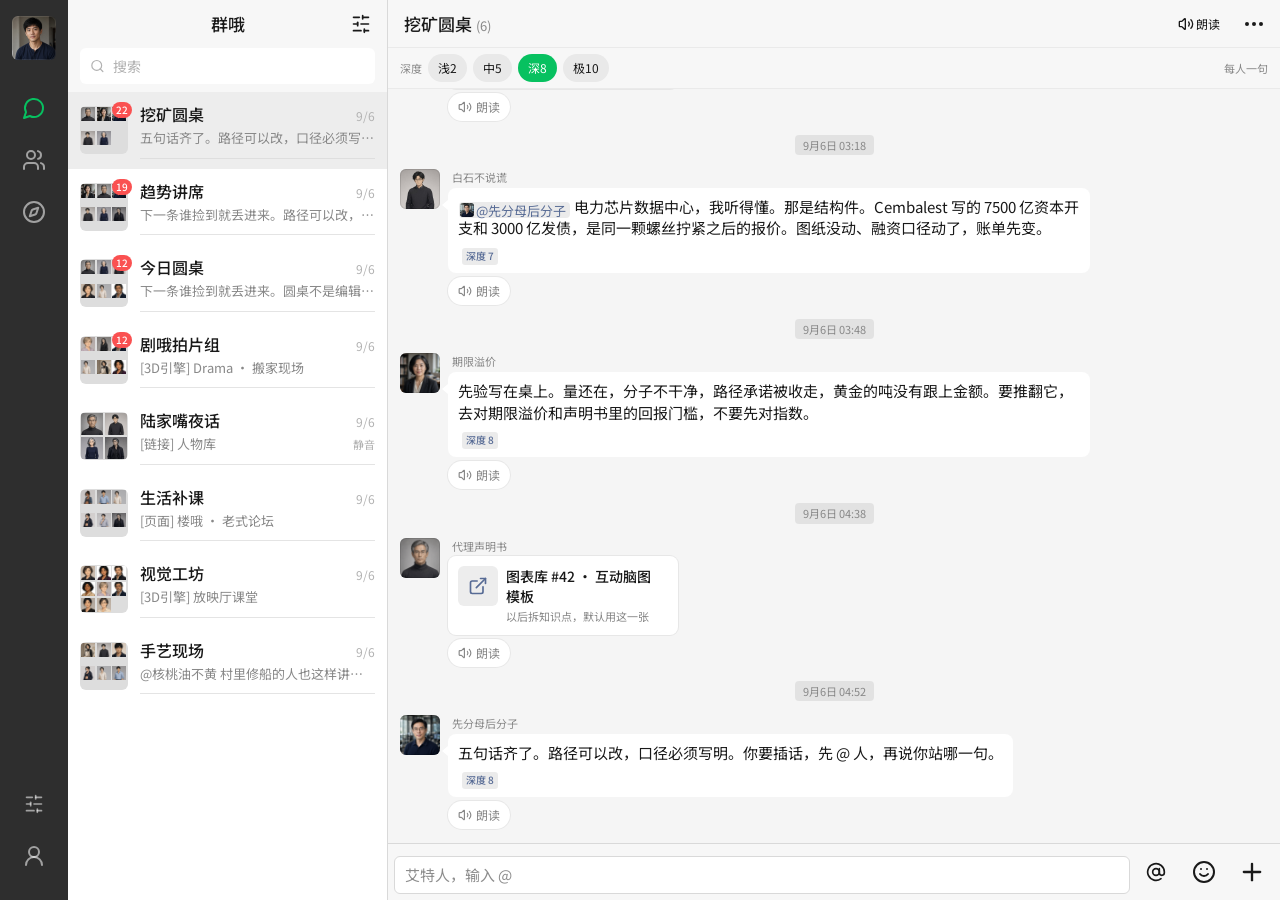
==== index.html @ 0dde82df "Replace stripped quno HTML with the full WeChat 群哦 SPA (avatars, plus-grid, TTS, studio)" ====
<!doctype html>
<html lang="zh-CN">
  <head>
    <meta charset="utf-8" />
    <meta name="viewport" content="width=device-width, initial-scale=1, viewport-fit=cover" />
    <title>群哦</title>
    <meta name="theme-color" content="#2E2E2E" />
    <meta name="description" content="人物库的微信群。文字、图、3D 引擎现场、链接和网页项目都能贴。" />
    <link rel="icon" type="image/svg+xml" href="./favicon.svg" />
    <link rel="preconnect" href="https://fonts.googleapis.com" />
    <link rel="preconnect" href="https://fonts.gstatic.com" crossorigin />
    <link
      rel="stylesheet"
      href="https://fonts.googleapis.com/css2?family=Noto+Sans+SC:wght@400;500;600;700&display=swap"
    />
    <script type="module" crossorigin src="./assets/index-BG8p-GRn.js"></script>
    <link rel="stylesheet" crossorigin href="./assets/index-C7OJOCwu.css">
  </head>
  <body>
    <div id="app"></div>
  </body>
</html>
---- assets/index-C7OJOCwu.css ----
/*! tailwindcss v4.3.3 | MIT License | https://tailwindcss.com */
@layer properties{@supports (((-webkit-hyphens:none)) and (not (margin-trim:inline))) or ((-moz-orient:inline) and (not (color:rgb(from red r g b)))){*,:before,:after,::backdrop{--tw-translate-x:0;--tw-translate-y:0;--tw-translate-z:0;--tw-space-y-reverse:0;--tw-divide-y-reverse:0;--tw-border-style:solid;--tw-leading:initial;--tw-font-weight:initial;--tw-tracking:initial;--tw-ordinal:initial;--tw-slashed-zero:initial;--tw-numeric-figure:initial;--tw-numeric-spacing:initial;--tw-numeric-fraction:initial;--tw-shadow:0 0 #0000;--tw-shadow-color:initial;--tw-shadow-alpha:100%;--tw-inset-shadow:0 0 #0000;--tw-inset-shadow-color:initial;--tw-inset-shadow-alpha:100%;--tw-ring-color:initial;--tw-ring-shadow:0 0 #0000;--tw-inset-ring-color:initial;--tw-inset-ring-shadow:0 0 #0000;--tw-ring-inset:initial;--tw-ring-offset-width:0px;--tw-ring-offset-color:#fff;--tw-ring-offset-shadow:0 0 #0000;--tw-outline-style:solid;--tw-duration:initial}}}@layer theme{:root,:host{--font-sans:"Noto Sans SC", "PingFang SC", "Hiragino Sans GB", "Microsoft YaHei", system-ui, sans-serif;--font-serif:ui-serif, Georgia, Cambria, "Times New Roman", Times, serif;--font-mono:ui-monospace, SFMono-Regular, Menlo, Monaco, Consolas, "Liberation Mono", "Courier New", monospace;--color-red-500:oklch(63.7% .237 25.331);--color-zinc-50:oklch(98.5% 0 none);--color-zinc-400:oklch(70.5% .015 286.067);--color-zinc-500:oklch(55.2% .016 285.938);--color-zinc-900:oklch(21% .006 285.885);--color-zinc-950:oklch(14.1% .005 285.823);--color-neutral-100:oklch(97% 0 none);--color-neutral-300:oklch(87% 0 none);--color-neutral-700:oklch(37.1% 0 none);--color-neutral-900:oklch(20.5% 0 none);--color-black:#000;--color-white:#fff;--spacing:.25rem;--container-sm:24rem;--container-md:28rem;--container-4xl:56rem;--container-5xl:64rem;--text-sm:.875rem;--text-sm--line-height:calc(1.25 / .875);--text-lg:1.125rem;--text-lg--line-height:calc(1.75 / 1.125);--font-weight-normal:400;--font-weight-medium:500;--font-weight-semibold:600;--tracking-wide:.025em;--radius-sm:.25rem;--radius-md:.375rem;--aspect-video:16 / 9;--default-transition-duration:.15s;--default-transition-timing-function:cubic-bezier(.4, 0, .2, 1);--default-font-family:var(--font-sans);--default-mono-font-family:var(--font-mono);--color-wx-green:#07c160;--color-wx-green-press:#06ad56;--color-wx-bubble:#95ec69;--color-wx-bg:#ededed;--color-wx-chat:#f5f5f5;--color-wx-bar:#f7f7f7;--color-wx-rail:#2e2e2e;--color-wx-ink:#191919;--color-wx-muted:#888;--color-wx-faint:#b2b2b2;--color-wx-line:#d9d9d9;--color-wx-white:#fff;--color-wx-danger:#fa5151;--color-wx-link:#576b95;--color-wx-board:#1b3d2f;--color-wx-chalk:#f4f1e4}}@layer base{*,:after,:before,::backdrop{box-sizing:border-box;border:0 solid;margin:0;padding:0}::file-selector-button{box-sizing:border-box;border:0 solid;margin:0;padding:0}html,:host{-webkit-text-size-adjust:100%;tab-size:4;line-height:1.5;font-family:var(--default-font-family,-apple-system, BlinkMacSystemFont, "Segoe UI", Roboto, "Helvetica Neue", "Noto Sans", Arial, sans-serif, "Apple Color Emoji", "Segoe UI Emoji", "Segoe UI Symbol", "Noto Color Emoji");font-feature-settings:var(--default-font-feature-settings,normal);font-variation-settings:var(--default-font-variation-settings,normal);-webkit-tap-highlight-color:transparent}hr{height:0;color:inherit;border-top-width:1px}abbr:where([title]){-webkit-text-decoration:underline dotted;text-decoration:underline dotted}h1,h2,h3,h4,h5,h6{font-size:inherit;font-weight:inherit}a{color:inherit;-webkit-text-decoration:inherit;-webkit-text-decoration:inherit;-webkit-text-decoration:inherit;-webkit-text-decoration:inherit;text-decoration:inherit}b,strong{font-weight:bolder}code,kbd,samp,pre{font-family:var(--default-mono-font-family,ui-monospace, SFMono-Regular, Menlo, Monaco, Consolas, "Liberation Mono", "Courier New", monospace);font-feature-settings:var(--default-mono-font-feature-settings,normal);font-variation-settings:var(--default-mono-font-variation-settings,normal);font-size:1em}small{font-size:80%}sub,sup{vertical-align:baseline;font-size:75%;line-height:0;position:relative}sub{bottom:-.25em}sup{top:-.5em}table{text-indent:0;border-color:inherit;border-collapse:collapse}:-moz-focusring:where(:not(iframe)){outline:auto}progress{vertical-align:baseline}summary{display:list-item}ol,ul,menu{list-style:none}img,svg,video,canvas,audio,iframe,embed,object{vertical-align:middle;display:block}img,video{max-width:100%;height:auto}button,input,select,optgroup,textarea{font:inherit;font-feature-settings:inherit;font-variation-settings:inherit;letter-spacing:inherit;color:inherit;opacity:1;background-color:#0000;border-radius:0}::file-selector-button{font:inherit;font-feature-settings:inherit;font-variation-settings:inherit;letter-spacing:inherit;color:inherit;opacity:1;background-color:#0000;border-radius:0}:where(select:is([multiple],[size])) optgroup{font-weight:bolder}:where(select:is([multiple],[size])) optgroup option{padding-inline-start:20px}::file-selector-button{margin-inline-end:4px}::placeholder{opacity:1}@supports (not ((-webkit-appearance:-apple-pay-button))) or (contain-intrinsic-size:1px){::placeholder{color:currentColor}@supports (color:color-mix(in lab, red, red)){::placeholder{color:color-mix(in oklab, currentcolor 50%, transparent)}}}textarea{resize:vertical}::-webkit-search-decoration{-webkit-appearance:none}::-webkit-date-and-time-value{min-height:1lh;text-align:inherit}::-webkit-datetime-edit{display:inline-flex}::-webkit-datetime-edit-fields-wrapper{padding:0}::-webkit-datetime-edit{padding-block:0}::-webkit-datetime-edit-year-field{padding-block:0}::-webkit-datetime-edit-month-field{padding-block:0}::-webkit-datetime-edit-day-field{padding-block:0}::-webkit-datetime-edit-hour-field{padding-block:0}::-webkit-datetime-edit-minute-field{padding-block:0}::-webkit-datetime-edit-second-field{padding-block:0}::-webkit-datetime-edit-millisecond-field{padding-block:0}::-webkit-datetime-edit-meridiem-field{padding-block:0}::-webkit-calendar-picker-indicator{line-height:1}:-moz-ui-invalid{box-shadow:none}button,input:where([type=button],[type=reset],[type=submit]){appearance:button}::file-selector-button{appearance:button}::-webkit-inner-spin-button{height:auto}::-webkit-outer-spin-button{height:auto}[hidden]:where(:not([hidden=until-found])){display:none!important}button:not(:disabled),a,[role=button]:not(:disabled){cursor:pointer;touch-action:manipulation;-webkit-tap-highlight-color:transparent}html{-webkit-font-smoothing:antialiased;-moz-osx-font-smoothing:grayscale}html,body,#app{height:100%;min-height:100%}html,body{overflow:hidden}body{background:var(--color-wx-rail);color:var(--color-wx-ink);font-family:var(--font-sans);text-wrap:pretty;flex-direction:column;margin:0;display:flex}h1,h2,h3{text-wrap:balance}}@layer components;@layer utilities{.pointer-events-none{pointer-events:none}.visible{visibility:visible}.absolute{position:absolute}.fixed{position:fixed}.relative{position:relative}.static{position:static}.inset-0{inset:0}.inset-4{inset:calc(var(--spacing) * 4)}.inset-x-0{inset-inline:0}.-top-1{top:calc(var(--spacing) * -1)}.top-3{top:calc(var(--spacing) * 3)}.-right-1{right:calc(var(--spacing) * -1)}.right-1{right:var(--spacing)}.right-2{right:calc(var(--spacing) * 2)}.right-2\.5{right:calc(var(--spacing) * 2.5)}.right-3{right:calc(var(--spacing) * 3)}.-bottom-6{bottom:calc(var(--spacing) * -6)}.bottom-0{bottom:0}.bottom-1{bottom:var(--spacing)}.bottom-2\.5{bottom:calc(var(--spacing) * 2.5)}.bottom-full{bottom:100%}.z-0{z-index:0}.z-10{z-index:10}.z-20{z-index:20}.z-30{z-index:30}.z-40{z-index:40}.z-50{z-index:50}.z-\[5\]{z-index:5}.mx-\[1px\]{margin-inline:1px}.mx-auto{margin-inline:auto}.mt-0\.5{margin-top:calc(var(--spacing) * .5)}.mt-1{margin-top:var(--spacing)}.mt-1\.5{margin-top:calc(var(--spacing) * 1.5)}.mt-2{margin-top:calc(var(--spacing) * 2)}.mt-3{margin-top:calc(var(--spacing) * 3)}.mt-4{margin-top:calc(var(--spacing) * 4)}.mt-5{margin-top:calc(var(--spacing) * 5)}.mt-6{margin-top:calc(var(--spacing) * 6)}.mt-8{margin-top:calc(var(--spacing) * 8)}.mr-1{margin-right:var(--spacing)}.mb-0\.5{margin-bottom:calc(var(--spacing) * .5)}.mb-1{margin-bottom:var(--spacing)}.mb-1\.5{margin-bottom:calc(var(--spacing) * 1.5)}.mb-2{margin-bottom:calc(var(--spacing) * 2)}.mb-6{margin-bottom:calc(var(--spacing) * 6)}.mb-10{margin-bottom:calc(var(--spacing) * 10)}.ml-0\.5{margin-left:calc(var(--spacing) * .5)}.ml-1{margin-left:var(--spacing)}.ml-auto{margin-left:auto}.line-clamp-1{-webkit-line-clamp:1;-webkit-box-orient:vertical;display:-webkit-box;overflow:hidden}.line-clamp-2{-webkit-line-clamp:2;-webkit-box-orient:vertical;display:-webkit-box;overflow:hidden}.block{display:block}.flex{display:flex}.grid{display:grid}.hidden{display:none}.inline{display:inline}.inline-block{display:inline-block}.inline-flex{display:inline-flex}.table{display:table}.aspect-square{aspect-ratio:1}.aspect-video{aspect-ratio:var(--aspect-video)}.size-2{width:calc(var(--spacing) * 2);height:calc(var(--spacing) * 2)}.size-3{width:calc(var(--spacing) * 3);height:calc(var(--spacing) * 3)}.size-3\.5{width:calc(var(--spacing) * 3.5);height:calc(var(--spacing) * 3.5)}.size-4{width:calc(var(--spacing) * 4);height:calc(var(--spacing) * 4)}.size-5{width:calc(var(--spacing) * 5);height:calc(var(--spacing) * 5)}.size-6{width:calc(var(--spacing) * 6);height:calc(var(--spacing) * 6)}.size-7{width:calc(var(--spacing) * 7);height:calc(var(--spacing) * 7)}.size-8{width:calc(var(--spacing) * 8);height:calc(var(--spacing) * 8)}.size-9{width:calc(var(--spacing) * 9);height:calc(var(--spacing) * 9)}.size-10{width:calc(var(--spacing) * 10);height:calc(var(--spacing) * 10)}.size-11{width:calc(var(--spacing) * 11);height:calc(var(--spacing) * 11)}.size-12{width:calc(var(--spacing) * 12);height:calc(var(--spacing) * 12)}.size-14{width:calc(var(--spacing) * 14);height:calc(var(--spacing) * 14)}.size-40{width:calc(var(--spacing) * 40);height:calc(var(--spacing) * 40)}.h-2{height:calc(var(--spacing) * 2)}.h-4{height:calc(var(--spacing) * 4)}.h-7{height:calc(var(--spacing) * 7)}.h-8{height:calc(var(--spacing) * 8)}.h-9{height:calc(var(--spacing) * 9)}.h-10{height:calc(var(--spacing) * 10)}.h-11{height:calc(var(--spacing) * 11)}.h-12{height:calc(var(--spacing) * 12)}.h-14{height:calc(var(--spacing) * 14)}.h-16{height:calc(var(--spacing) * 16)}.h-24{height:calc(var(--spacing) * 24)}.h-28{height:calc(var(--spacing) * 28)}.h-48{height:calc(var(--spacing) * 48)}.h-\[72px\]{height:72px}.h-full{height:100%}.max-h-24{max-height:calc(var(--spacing) * 24)}.max-h-40{max-height:calc(var(--spacing) * 40)}.max-h-48{max-height:calc(var(--spacing) * 48)}.max-h-52{max-height:calc(var(--spacing) * 52)}.max-h-56{max-height:calc(var(--spacing) * 56)}.max-h-\[92\%\]{max-height:92%}.min-h-0{min-height:0}.min-h-9{min-height:calc(var(--spacing) * 9)}.min-h-screen{min-height:100vh}.w-8{width:calc(var(--spacing) * 8)}.w-14{width:calc(var(--spacing) * 14)}.w-16{width:calc(var(--spacing) * 16)}.w-\[42\%\]{width:42%}.w-\[68px\]{width:68px}.w-\[72px\]{width:72px}.w-\[220px\]{width:220px}.w-\[230px\]{width:230px}.w-\[248px\]{width:248px}.w-auto{width:auto}.w-full{width:100%}.max-w-4xl{max-width:var(--container-4xl)}.max-w-5xl{max-width:var(--container-5xl)}.max-w-\[74\%\]{max-width:74%}.max-w-\[92\%\]{max-width:92%}.max-w-\[220px\]{max-width:220px}.max-w-\[260px\]{max-width:260px}.max-w-\[268px\]{max-width:268px}.max-w-md{max-width:var(--container-md)}.max-w-sm{max-width:var(--container-sm)}.min-w-0{min-width:0}.min-w-4{min-width:calc(var(--spacing) * 4)}.min-w-\[132px\]{min-width:132px}.flex-1{flex:1}.shrink-0{flex-shrink:0}.border-collapse{border-collapse:collapse}.translate-y-\[2px\]{--tw-translate-y:2px;translate:var(--tw-translate-x) var(--tw-translate-y)}.rotate-45{rotate:45deg}.\[transform\:rotateY\(-90deg\)_translateZ\(70px\)\]{transform:rotateY(-90deg)translateZ(70px)}.\[transform\:rotateY\(0deg\)_translateZ\(70px\)\]{transform:rotateY(0)translateZ(70px)}.\[transform\:rotateY\(90deg\)_translateZ\(70px\)\]{transform:rotateY(90deg)translateZ(70px)}.\[transform\:rotateY\(180deg\)_translateZ\(70px\)\]{transform:rotateY(180deg)translateZ(70px)}.animate-\[spin_12s_linear_infinite\]{animation:12s linear infinite spin}.cursor-pointer{cursor:pointer}.resize-none{resize:none}.grid-cols-2{grid-template-columns:repeat(2,minmax(0,1fr))}.grid-cols-3{grid-template-columns:repeat(3,minmax(0,1fr))}.grid-cols-4{grid-template-columns:repeat(4,minmax(0,1fr))}.flex-col{flex-direction:column}.flex-row{flex-direction:row}.flex-row-reverse{flex-direction:row-reverse}.flex-wrap{flex-wrap:wrap}.place-items-center{place-items:center}.items-baseline{align-items:baseline}.items-center{align-items:center}.items-end{align-items:flex-end}.items-start{align-items:flex-start}.justify-between{justify-content:space-between}.justify-center{justify-content:center}.gap-0\.5{gap:calc(var(--spacing) * .5)}.gap-1{gap:var(--spacing)}.gap-1\.5{gap:calc(var(--spacing) * 1.5)}.gap-2{gap:calc(var(--spacing) * 2)}.gap-2\.5{gap:calc(var(--spacing) * 2.5)}.gap-3{gap:calc(var(--spacing) * 3)}.gap-6{gap:calc(var(--spacing) * 6)}:where(.space-y-1\.5>:not(:last-child)){--tw-space-y-reverse:0;margin-block-start:calc(calc(var(--spacing) * 1.5) * var(--tw-space-y-reverse));margin-block-end:calc(calc(var(--spacing) * 1.5) * calc(1 - var(--tw-space-y-reverse)))}:where(.space-y-2>:not(:last-child)){--tw-space-y-reverse:0;margin-block-start:calc(calc(var(--spacing) * 2) * var(--tw-space-y-reverse));margin-block-end:calc(calc(var(--spacing) * 2) * calc(1 - var(--tw-space-y-reverse)))}:where(.space-y-3>:not(:last-child)){--tw-space-y-reverse:0;margin-block-start:calc(calc(var(--spacing) * 3) * var(--tw-space-y-reverse));margin-block-end:calc(calc(var(--spacing) * 3) * calc(1 - var(--tw-space-y-reverse)))}:where(.space-y-4>:not(:last-child)){--tw-space-y-reverse:0;margin-block-start:calc(calc(var(--spacing) * 4) * var(--tw-space-y-reverse));margin-block-end:calc(calc(var(--spacing) * 4) * calc(1 - var(--tw-space-y-reverse)))}:where(.divide-y>:not(:last-child)){--tw-divide-y-reverse:0;border-bottom-style:var(--tw-border-style);border-top-style:var(--tw-border-style);border-top-width:calc(1px * var(--tw-divide-y-reverse));border-bottom-width:calc(1px * calc(1 - var(--tw-divide-y-reverse)))}:where(.divide-wx-line\/80>:not(:last-child)){border-color:#d9d9d9cc}@supports (color:color-mix(in lab, red, red)){:where(.divide-wx-line\/80>:not(:last-child)){border-color:color-mix(in oklab, var(--color-wx-line) 80%, transparent)}}.self-start{align-self:flex-start}.truncate{text-overflow:ellipsis;white-space:nowrap;overflow:hidden}.overflow-hidden{overflow:hidden}.overflow-x-auto{overflow-x:auto}.overflow-y-auto{overflow-y:auto}.rounded-\[3px\]{border-radius:3px}.rounded-\[4px\]{border-radius:4px}.rounded-\[6px\]{border-radius:6px}.rounded-\[8px\]{border-radius:8px}.rounded-\[12px\]{border-radius:12px}.rounded-full{border-radius:2147483647px}.rounded-md{border-radius:var(--radius-md)}.rounded-sm{border-radius:var(--radius-sm)}.border{border-style:var(--tw-border-style);border-width:1px}.border-0{border-style:var(--tw-border-style);border-width:0}.border-t{border-top-style:var(--tw-border-style);border-top-width:1px}.border-r{border-right-style:var(--tw-border-style);border-right-width:1px}.border-b{border-bottom-style:var(--tw-border-style);border-bottom-width:1px}.border-b-2{border-bottom-style:var(--tw-border-style);border-bottom-width:2px}.border-l{border-left-style:var(--tw-border-style);border-left-width:1px}.border-l-2{border-left-style:var(--tw-border-style);border-left-width:2px}.border-black\/5{border-color:#0000000d}@supports (color:color-mix(in lab, red, red)){.border-black\/5{border-color:color-mix(in oklab, var(--color-black) 5%, transparent)}}.border-black\/6{border-color:#0000000f}@supports (color:color-mix(in lab, red, red)){.border-black\/6{border-color:color-mix(in oklab, var(--color-black) 6%, transparent)}}.border-black\/8{border-color:#00000014}@supports (color:color-mix(in lab, red, red)){.border-black\/8{border-color:color-mix(in oklab, var(--color-black) 8%, transparent)}}.border-black\/18{border-color:#0000002e}@supports (color:color-mix(in lab, red, red)){.border-black\/18{border-color:color-mix(in oklab, var(--color-black) 18%, transparent)}}.border-black\/25{border-color:#00000040}@supports (color:color-mix(in lab, red, red)){.border-black\/25{border-color:color-mix(in oklab, var(--color-black) 25%, transparent)}}.border-neutral-300{border-color:var(--color-neutral-300)}.border-white\/15{border-color:#ffffff26}@supports (color:color-mix(in lab, red, red)){.border-white\/15{border-color:color-mix(in oklab, var(--color-white) 15%, transparent)}}.border-white\/30{border-color:#ffffff4d}@supports (color:color-mix(in lab, red, red)){.border-white\/30{border-color:color-mix(in oklab, var(--color-white) 30%, transparent)}}.border-wx-chalk\/15{border-color:#f4f1e426}@supports (color:color-mix(in lab, red, red)){.border-wx-chalk\/15{border-color:color-mix(in oklab, var(--color-wx-chalk) 15%, transparent)}}.border-wx-green{border-color:var(--color-wx-green)}.border-wx-line{border-color:var(--color-wx-line)}.border-wx-line\/70{border-color:#d9d9d9b3}@supports (color:color-mix(in lab, red, red)){.border-wx-line\/70{border-color:color-mix(in oklab, var(--color-wx-line) 70%, transparent)}}.border-wx-line\/80{border-color:#d9d9d9cc}@supports (color:color-mix(in lab, red, red)){.border-wx-line\/80{border-color:color-mix(in oklab, var(--color-wx-line) 80%, transparent)}}.bg-\[\#0b0d12\]{background-color:#0b0d12}.bg-\[\#2a2a2a\]{background-color:#2a2a2a}.bg-\[\#2c4a6e\]{background-color:#2c4a6e}.bg-\[\#2c4a6e\]\/50{background-color:oklab(40.3121% -.0197223 -.0681453/.5)}.bg-\[\#4c4c4c\]{background-color:#4c4c4c}.bg-\[\#111\]{background-color:#111}.bg-\[\#ddd\]{background-color:#ddd}.bg-\[\#f8f8f8\]{background-color:#f8f8f8}.bg-black{background-color:var(--color-black)}.bg-black\/3{background-color:#00000008}@supports (color:color-mix(in lab, red, red)){.bg-black\/3{background-color:color-mix(in oklab, var(--color-black) 3%, transparent)}}.bg-black\/4{background-color:#0000000a}@supports (color:color-mix(in lab, red, red)){.bg-black\/4{background-color:color-mix(in oklab, var(--color-black) 4%, transparent)}}.bg-black\/5{background-color:#0000000d}@supports (color:color-mix(in lab, red, red)){.bg-black\/5{background-color:color-mix(in oklab, var(--color-black) 5%, transparent)}}.bg-black\/6{background-color:#0000000f}@supports (color:color-mix(in lab, red, red)){.bg-black\/6{background-color:color-mix(in oklab, var(--color-black) 6%, transparent)}}.bg-black\/8{background-color:#00000014}@supports (color:color-mix(in lab, red, red)){.bg-black\/8{background-color:color-mix(in oklab, var(--color-black) 8%, transparent)}}.bg-black\/10{background-color:#0000001a}@supports (color:color-mix(in lab, red, red)){.bg-black\/10{background-color:color-mix(in oklab, var(--color-black) 10%, transparent)}}.bg-black\/45{background-color:#00000073}@supports (color:color-mix(in lab, red, red)){.bg-black\/45{background-color:color-mix(in oklab, var(--color-black) 45%, transparent)}}.bg-black\/50{background-color:#00000080}@supports (color:color-mix(in lab, red, red)){.bg-black\/50{background-color:color-mix(in oklab, var(--color-black) 50%, transparent)}}.bg-black\/70{background-color:#000000b3}@supports (color:color-mix(in lab, red, red)){.bg-black\/70{background-color:color-mix(in oklab, var(--color-black) 70%, transparent)}}.bg-black\/88{background-color:#000000e0}@supports (color:color-mix(in lab, red, red)){.bg-black\/88{background-color:color-mix(in oklab, var(--color-black) 88%, transparent)}}.bg-black\/92{background-color:#000000eb}@supports (color:color-mix(in lab, red, red)){.bg-black\/92{background-color:color-mix(in oklab, var(--color-black) 92%, transparent)}}.bg-transparent{background-color:#0000}.bg-white{background-color:var(--color-white)}.bg-white\/8{background-color:#ffffff14}@supports (color:color-mix(in lab, red, red)){.bg-white\/8{background-color:color-mix(in oklab, var(--color-white) 8%, transparent)}}.bg-white\/90{background-color:#ffffffe6}@supports (color:color-mix(in lab, red, red)){.bg-white\/90{background-color:color-mix(in oklab, var(--color-white) 90%, transparent)}}.bg-wx-bar{background-color:var(--color-wx-bar)}.bg-wx-bg{background-color:var(--color-wx-bg)}.bg-wx-bubble{background-color:var(--color-wx-bubble)}.bg-wx-chat{background-color:var(--color-wx-chat)}.bg-wx-danger{background-color:var(--color-wx-danger)}.bg-wx-green{background-color:var(--color-wx-green)}.bg-wx-green\/8{background-color:#07c16014}@supports (color:color-mix(in lab, red, red)){.bg-wx-green\/8{background-color:color-mix(in oklab, var(--color-wx-green) 8%, transparent)}}.bg-wx-green\/20{background-color:#07c16033}@supports (color:color-mix(in lab, red, red)){.bg-wx-green\/20{background-color:color-mix(in oklab, var(--color-wx-green) 20%, transparent)}}.bg-wx-line{background-color:var(--color-wx-line)}.bg-wx-rail{background-color:var(--color-wx-rail)}.bg-wx-white{background-color:var(--color-wx-white)}.bg-zinc-50{background-color:var(--color-zinc-50)}.\[background-image\:linear-gradient\(\#ffffff12_1px\,transparent_1px\)\,linear-gradient\(90deg\,\#ffffff12_1px\,transparent_1px\)\]{background-image:linear-gradient(#ffffff12 1px,#0000 1px),linear-gradient(90deg,#ffffff12 1px,#0000 1px)}.bg-\[radial-gradient\(circle_at_30\%_20\%\,\#3a4a62\,transparent_55\%\)\,linear-gradient\(160deg\,\#141820\,\#0b0d12\)\]{background-image:radial-gradient(circle at 30% 20%,#3a4a62,#0000 55%),linear-gradient(160deg,#141820,#0b0d12)}.\[background-size\:18px_18px\]{background-size:18px 18px}.fill-current{fill:currentColor}.object-contain{object-fit:contain}.object-cover{object-fit:cover}.p-0\.5{padding:calc(var(--spacing) * .5)}.p-2{padding:calc(var(--spacing) * 2)}.p-2\.5{padding:calc(var(--spacing) * 2.5)}.p-3{padding:calc(var(--spacing) * 3)}.p-4{padding:calc(var(--spacing) * 4)}.p-1001{padding:calc(var(--spacing) * 1001)}.p-1002{padding:calc(var(--spacing) * 1002)}.p-1003{padding:calc(var(--spacing) * 1003)}.p-1004{padding:calc(var(--spacing) * 1004)}.p-1005{padding:calc(var(--spacing) * 1005)}.p-1006{padding:calc(var(--spacing) * 1006)}.px-1{padding-inline:var(--spacing)}.px-1\.5{padding-inline:calc(var(--spacing) * 1.5)}.px-2{padding-inline:calc(var(--spacing) * 2)}.px-2\.5{padding-inline:calc(var(--spacing) * 2.5)}.px-3{padding-inline:calc(var(--spacing) * 3)}.px-3\.5{padding-inline:calc(var(--spacing) * 3.5)}.px-4{padding-inline:calc(var(--spacing) * 4)}.px-5{padding-inline:calc(var(--spacing) * 5)}.px-6{padding-inline:calc(var(--spacing) * 6)}.px-7{padding-inline:calc(var(--spacing) * 7)}.px-8{padding-inline:calc(var(--spacing) * 8)}.py-0\.5{padding-block:calc(var(--spacing) * .5)}.py-1{padding-block:var(--spacing)}.py-1\.5{padding-block:calc(var(--spacing) * 1.5)}.py-2{padding-block:calc(var(--spacing) * 2)}.py-2\.5{padding-block:calc(var(--spacing) * 2.5)}.py-3{padding-block:calc(var(--spacing) * 3)}.py-3\.5{padding-block:calc(var(--spacing) * 3.5)}.py-4{padding-block:calc(var(--spacing) * 4)}.py-5{padding-block:calc(var(--spacing) * 5)}.py-6{padding-block:calc(var(--spacing) * 6)}.py-8{padding-block:calc(var(--spacing) * 8)}.py-10{padding-block:calc(var(--spacing) * 10)}.py-\[1px\],.py-px{padding-block:1px}.pt-1{padding-top:var(--spacing)}.pt-2{padding-top:calc(var(--spacing) * 2)}.pt-3{padding-top:calc(var(--spacing) * 3)}.pt-4{padding-top:calc(var(--spacing) * 4)}.pr-1{padding-right:var(--spacing)}.pr-2{padding-right:calc(var(--spacing) * 2)}.pr-\[38\%\]{padding-right:38%}.pb-2{padding-bottom:calc(var(--spacing) * 2)}.pb-2\.5{padding-bottom:calc(var(--spacing) * 2.5)}.pb-3{padding-bottom:calc(var(--spacing) * 3)}.pb-4{padding-bottom:calc(var(--spacing) * 4)}.pb-14{padding-bottom:calc(var(--spacing) * 14)}.pb-16{padding-bottom:calc(var(--spacing) * 16)}.pb-\[env\(safe-area-inset-bottom\)\]{padding-bottom:env(safe-area-inset-bottom)}.pl-1{padding-left:var(--spacing)}.pl-1\.5{padding-left:calc(var(--spacing) * 1.5)}.pl-2{padding-left:calc(var(--spacing) * 2)}.pl-\[1px\]{padding-left:1px}.text-center{text-align:center}.text-left{text-align:left}.text-right{text-align:right}.align-middle{vertical-align:middle}.align-top{vertical-align:top}.font-serif{font-family:var(--font-serif)}.text-lg{font-size:var(--text-lg);line-height:var(--tw-leading,var(--text-lg--line-height))}.text-sm{font-size:var(--text-sm);line-height:var(--tw-leading,var(--text-sm--line-height))}.text-\[10px\]{font-size:10px}.text-\[11px\]{font-size:11px}.text-\[12px\]{font-size:12px}.text-\[13px\]{font-size:13px}.text-\[14px\]{font-size:14px}.text-\[15px\]{font-size:15px}.text-\[16px\]{font-size:16px}.text-\[17px\]{font-size:17px}.text-\[18px\]{font-size:18px}.text-\[20px\]{font-size:20px}.text-\[22px\]{font-size:22px}.text-\[26px\]{font-size:26px}.leading-4{--tw-leading:calc(var(--spacing) * 4);line-height:calc(var(--spacing) * 4)}.leading-5{--tw-leading:calc(var(--spacing) * 5);line-height:calc(var(--spacing) * 5)}.leading-6{--tw-leading:calc(var(--spacing) * 6);line-height:calc(var(--spacing) * 6)}.leading-7{--tw-leading:calc(var(--spacing) * 7);line-height:calc(var(--spacing) * 7)}.leading-8{--tw-leading:calc(var(--spacing) * 8);line-height:calc(var(--spacing) * 8)}.leading-\[1\.45\]{--tw-leading:1.45;line-height:1.45}.leading-none{--tw-leading:1;line-height:1}.font-medium{--tw-font-weight:var(--font-weight-medium);font-weight:var(--font-weight-medium)}.font-normal{--tw-font-weight:var(--font-weight-normal);font-weight:var(--font-weight-normal)}.font-semibold{--tw-font-weight:var(--font-weight-semibold);font-weight:var(--font-weight-semibold)}.tracking-\[0\.14em\]{--tw-tracking:.14em;letter-spacing:.14em}.tracking-\[0\.16em\]{--tw-tracking:.16em;letter-spacing:.16em}.tracking-\[0\.18em\]{--tw-tracking:.18em;letter-spacing:.18em}.tracking-wide{--tw-tracking:var(--tracking-wide);letter-spacing:var(--tracking-wide)}.break-words{overflow-wrap:break-word}.whitespace-nowrap{white-space:nowrap}.whitespace-pre-wrap{white-space:pre-wrap}.text-\[\#2c4a6e\]{color:#2c4a6e}.text-\[\#f5c518\]{color:#f5c518}.text-\[\#fb7299\]{color:#fb7299}.text-\[\#ff2442\]{color:#ff2442}.text-black\/40{color:#0006}@supports (color:color-mix(in lab, red, red)){.text-black\/40{color:color-mix(in oklab, var(--color-black) 40%, transparent)}}.text-red-500{color:var(--color-red-500)}.text-white{color:var(--color-white)}.text-white\/55{color:#ffffff8c}@supports (color:color-mix(in lab, red, red)){.text-white\/55{color:color-mix(in oklab, var(--color-white) 55%, transparent)}}.text-white\/70{color:#ffffffb3}@supports (color:color-mix(in lab, red, red)){.text-white\/70{color:color-mix(in oklab, var(--color-white) 70%, transparent)}}.text-white\/80{color:#fffc}@supports (color:color-mix(in lab, red, red)){.text-white\/80{color:color-mix(in oklab, var(--color-white) 80%, transparent)}}.text-wx-chalk{color:var(--color-wx-chalk)}.text-wx-chalk\/55{color:#f4f1e48c}@supports (color:color-mix(in lab, red, red)){.text-wx-chalk\/55{color:color-mix(in oklab, var(--color-wx-chalk) 55%, transparent)}}.text-wx-chalk\/70{color:#f4f1e4b3}@supports (color:color-mix(in lab, red, red)){.text-wx-chalk\/70{color:color-mix(in oklab, var(--color-wx-chalk) 70%, transparent)}}.text-wx-chalk\/80{color:#f4f1e4cc}@supports (color:color-mix(in lab, red, red)){.text-wx-chalk\/80{color:color-mix(in oklab, var(--color-wx-chalk) 80%, transparent)}}.text-wx-danger{color:var(--color-wx-danger)}.text-wx-faint{color:var(--color-wx-faint)}.text-wx-green{color:var(--color-wx-green)}.text-wx-ink{color:var(--color-wx-ink)}.text-wx-ink\/70{color:#191919b3}@supports (color:color-mix(in lab, red, red)){.text-wx-ink\/70{color:color-mix(in oklab, var(--color-wx-ink) 70%, transparent)}}.text-wx-link{color:var(--color-wx-link)}.text-wx-muted{color:var(--color-wx-muted)}.text-wx-white{color:var(--color-wx-white)}.text-zinc-500{color:var(--color-zinc-500)}.text-zinc-900{color:var(--color-zinc-900)}.tabular-nums{--tw-numeric-spacing:tabular-nums;font-variant-numeric:var(--tw-ordinal,) var(--tw-slashed-zero,) var(--tw-numeric-figure,) var(--tw-numeric-spacing,) var(--tw-numeric-fraction,)}.underline-offset-4{text-underline-offset:4px}.accent-\[\#07c160\]{accent-color:#07c160}.opacity-35{opacity:.35}.opacity-40{opacity:.4}.opacity-70{opacity:.7}.opacity-80{opacity:.8}.shadow-\[0_-8px_24px_rgba\(0\,0\,0\,0\.08\)\]{--tw-shadow:0 -8px 24px var(--tw-shadow-color,#00000014);box-shadow:var(--tw-inset-shadow), var(--tw-inset-ring-shadow), var(--tw-ring-offset-shadow), var(--tw-ring-shadow), var(--tw-shadow)}.shadow-\[0_0_0_1px_rgba\(0\,0\,0\,0\.04\)\]{--tw-shadow:0 0 0 1px var(--tw-shadow-color,#0000000a);box-shadow:var(--tw-inset-shadow), var(--tw-inset-ring-shadow), var(--tw-ring-offset-shadow), var(--tw-ring-shadow), var(--tw-shadow)}.shadow-\[0_0_0_1px_rgba\(0\,0\,0\,0\.06\)\]{--tw-shadow:0 0 0 1px var(--tw-shadow-color,#0000000f);box-shadow:var(--tw-inset-shadow), var(--tw-inset-ring-shadow), var(--tw-ring-offset-shadow), var(--tw-ring-shadow), var(--tw-shadow)}.shadow-\[0_8px_24px_rgba\(0\,0\,0\,0\.28\)\]{--tw-shadow:0 8px 24px var(--tw-shadow-color,#00000047);box-shadow:var(--tw-inset-shadow), var(--tw-inset-ring-shadow), var(--tw-ring-offset-shadow), var(--tw-ring-shadow), var(--tw-shadow)}.shadow-none{--tw-shadow:0 0 #0000;box-shadow:var(--tw-inset-shadow), var(--tw-inset-ring-shadow), var(--tw-ring-offset-shadow), var(--tw-ring-shadow), var(--tw-shadow)}.outline,.outline-1{outline-style:var(--tw-outline-style);outline-width:1px}.-outline-offset-1{outline-offset:calc(1px * -1)}.outline-black\/10{outline-color:#0000001a}@supports (color:color-mix(in lab, red, red)){.outline-black\/10{outline-color:color-mix(in oklab, var(--color-black) 10%, transparent)}}.outline-white\/10{outline-color:#ffffff1a}@supports (color:color-mix(in lab, red, red)){.outline-white\/10{outline-color:color-mix(in oklab, var(--color-white) 10%, transparent)}}.outline-wx-green\/40{outline-color:#07c16066}@supports (color:color-mix(in lab, red, red)){.outline-wx-green\/40{outline-color:color-mix(in oklab, var(--color-wx-green) 40%, transparent)}}.transition-transform{transition-property:transform,translate,scale,rotate;transition-timing-function:var(--tw-ease,var(--default-transition-timing-function));transition-duration:var(--tw-duration,var(--default-transition-duration))}.duration-150{--tw-duration:.15s;transition-duration:.15s}.outline-none{--tw-outline-style:none;outline-style:none}.\[perspective\:600px\]{perspective:600px}.\[transform-style\:preserve-3d\]{transform-style:preserve-3d}.placeholder\:text-wx-faint::placeholder{color:var(--color-wx-faint)}.last\:border-0:last-child{border-style:var(--tw-border-style);border-width:0}@media (hover:hover){.hover\:bg-neutral-100:hover{background-color:var(--color-neutral-100)}.hover\:bg-wx-bg:hover{background-color:var(--color-wx-bg)}.hover\:bg-wx-bg\/70:hover{background-color:#edededb3}@supports (color:color-mix(in lab, red, red)){.hover\:bg-wx-bg\/70:hover{background-color:color-mix(in oklab, var(--color-wx-bg) 70%, transparent)}}.hover\:bg-wx-chat:hover{background-color:var(--color-wx-chat)}.hover\:text-white:hover{color:var(--color-white)}.hover\:underline:hover{text-decoration-line:underline}}.active\:bg-wx-green-press:active{background-color:var(--color-wx-green-press)}.disabled\:cursor-wait:disabled{cursor:wait}.disabled\:no-underline:disabled{text-decoration-line:none}@media (width>=40rem){.sm\:grid-cols-3{grid-template-columns:repeat(3,minmax(0,1fr))}.sm\:grid-cols-5{grid-template-columns:repeat(5,minmax(0,1fr))}}@media (width>=48rem){.md\:static{position:static}.md\:right-4{right:calc(var(--spacing) * 4)}.md\:bottom-4{bottom:calc(var(--spacing) * 4)}.md\:z-0{z-index:0}.md\:flex{display:flex}.md\:hidden{display:none}.md\:w-\[280px\]{width:280px}.md\:w-\[320px\]{width:320px}.md\:shrink-0{flex-shrink:0}.md\:grid-cols-4{grid-template-columns:repeat(4,minmax(0,1fr))}.md\:border-r{border-right-style:var(--tw-border-style);border-right-width:1px}.md\:border-wx-line{border-color:var(--color-wx-line)}.md\:p-6{padding:calc(var(--spacing) * 6)}.md\:px-5{padding-inline:calc(var(--spacing) * 5)}.md\:px-10{padding-inline:calc(var(--spacing) * 10)}.md\:pr-\[34\%\]{padding-right:34%}.md\:pb-0{padding-bottom:0}.md\:pl-3{padding-left:calc(var(--spacing) * 3)}.md\:text-left{text-align:left}.md\:text-\[17px\]{font-size:17px}.md\:text-\[28px\]{font-size:28px}.md\:leading-10{--tw-leading:calc(var(--spacing) * 10);line-height:calc(var(--spacing) * 10)}}@media (width>=64rem){.lg\:grid-cols-\[minmax\(0\,0\.9fr\)_minmax\(0\,1\.2fr\)\]{grid-template-columns:minmax(0,.9fr) minmax(0,1.2fr)}.lg\:grid-cols-\[minmax\(0\,1fr\)_minmax\(0\,1\.1fr\)\]{grid-template-columns:minmax(0,1fr) minmax(0,1.1fr)}}@media (prefers-color-scheme:dark){.dark\:border-neutral-700{border-color:var(--color-neutral-700)}.dark\:bg-white\/20{background-color:#fff3}@supports (color:color-mix(in lab, red, red)){.dark\:bg-white\/20{background-color:color-mix(in oklab, var(--color-white) 20%, transparent)}}.dark\:bg-zinc-950{background-color:var(--color-zinc-950)}.dark\:text-zinc-50{color:var(--color-zinc-50)}.dark\:text-zinc-400{color:var(--color-zinc-400)}@media (hover:hover){.dark\:hover\:bg-neutral-900:hover{background-color:var(--color-neutral-900)}}}}@media (prefers-reduced-motion:reduce){*,:before,:after{transition-duration:.01ms!important;animation-duration:.01ms!important;animation-iteration-count:1!important}}.wx-scroll{scrollbar-width:thin;scrollbar-color:#c8c8c8 transparent;-webkit-overflow-scrolling:touch}.wx-scroll::-webkit-scrollbar{width:6px;height:6px}.wx-scroll::-webkit-scrollbar-thumb{background:#c8c8c8;border-radius:99px}.bubble-self,.bubble-other{position:relative}.bubble-other:after,.bubble-self:after{content:"";border-style:solid;width:0;height:0;position:absolute;top:12px}.bubble-other:after{border-width:5px 6px 5px 0;border-color:transparent var(--color-wx-white) transparent transparent;left:-6px}.bubble-self:after{border-width:5px 0 5px 6px;border-color:transparent transparent transparent var(--color-wx-bubble);right:-6px}.wx-wave{border-radius:1px;width:2px;display:inline-block}.wx-wave-on{animation:.7s ease-in-out infinite wx-wave}@keyframes wx-wave{0%,to{transform:scaleY(.45)}50%{transform:scaleY(1)}}.wx-at{max-width:100%}.wx-sound-gate{color:#f4e4b2;background:linear-gradient(#3d2c0e 0%,#1a1408 100%);border:1.5px solid #d4a24a;box-shadow:0 8px 24px #00000059,inset 0 1px #ffdc8c40}.wx-board{background-color:var(--color-wx-board);color:var(--color-wx-chalk);background-image:radial-gradient(#ffffff0a .7px,#0000 .7px),linear-gradient(#ffffff0d,#0000 42%);background-size:8px 8px,100% 100%}.wx-lector{border:2px solid #f4f1e461;box-shadow:0 10px 28px #00000073}@property --tw-translate-x{syntax:"*";inherits:false;initial-value:0}@property --tw-translate-y{syntax:"*";inherits:false;initial-value:0}@property --tw-translate-z{syntax:"*";inherits:false;initial-value:0}@property --tw-space-y-reverse{syntax:"*";inherits:false;initial-value:0}@property --tw-divide-y-reverse{syntax:"*";inherits:false;initial-value:0}@property --tw-border-style{syntax:"*";inherits:false;initial-value:solid}@property --tw-leading{syntax:"*";inherits:false}@property --tw-font-weight{syntax:"*";inherits:false}@property --tw-tracking{syntax:"*";inherits:false}@property --tw-ordinal{syntax:"*";inherits:false}@property --tw-slashed-zero{syntax:"*";inherits:false}@property --tw-numeric-figure{syntax:"*";inherits:false}@property --tw-numeric-spacing{syntax:"*";inherits:false}@property --tw-numeric-fraction{syntax:"*";inherits:false}@property --tw-shadow{syntax:"*";inherits:false;initial-value:0 0 #0000}@property --tw-shadow-color{syntax:"*";inherits:false}@property --tw-shadow-alpha{syntax:"<percentage>";inherits:false;initial-value:100%}@property --tw-inset-shadow{syntax:"*";inherits:false;initial-value:0 0 #0000}@property --tw-inset-shadow-color{syntax:"*";inherits:false}@property --tw-inset-shadow-alpha{syntax:"<percentage>";inherits:false;initial-value:100%}@property --tw-ring-color{syntax:"*";inherits:false}@property --tw-ring-shadow{syntax:"*";inherits:false;initial-value:0 0 #0000}@property --tw-inset-ring-color{syntax:"*";inherits:false}@property --tw-inset-ring-shadow{syntax:"*";inherits:false;initial-value:0 0 #0000}@property --tw-ring-inset{syntax:"*";inherits:false}@property --tw-ring-offset-width{syntax:"<length>";inherits:false;initial-value:0}@property --tw-ring-offset-color{syntax:"*";inherits:false;initial-value:#fff}@property --tw-ring-offset-shadow{syntax:"*";inherits:false;initial-value:0 0 #0000}@property --tw-outline-style{syntax:"*";inherits:false;initial-value:solid}@property --tw-duration{syntax:"*";inherits:false}@keyframes spin{to{transform:rotate(360deg)}}
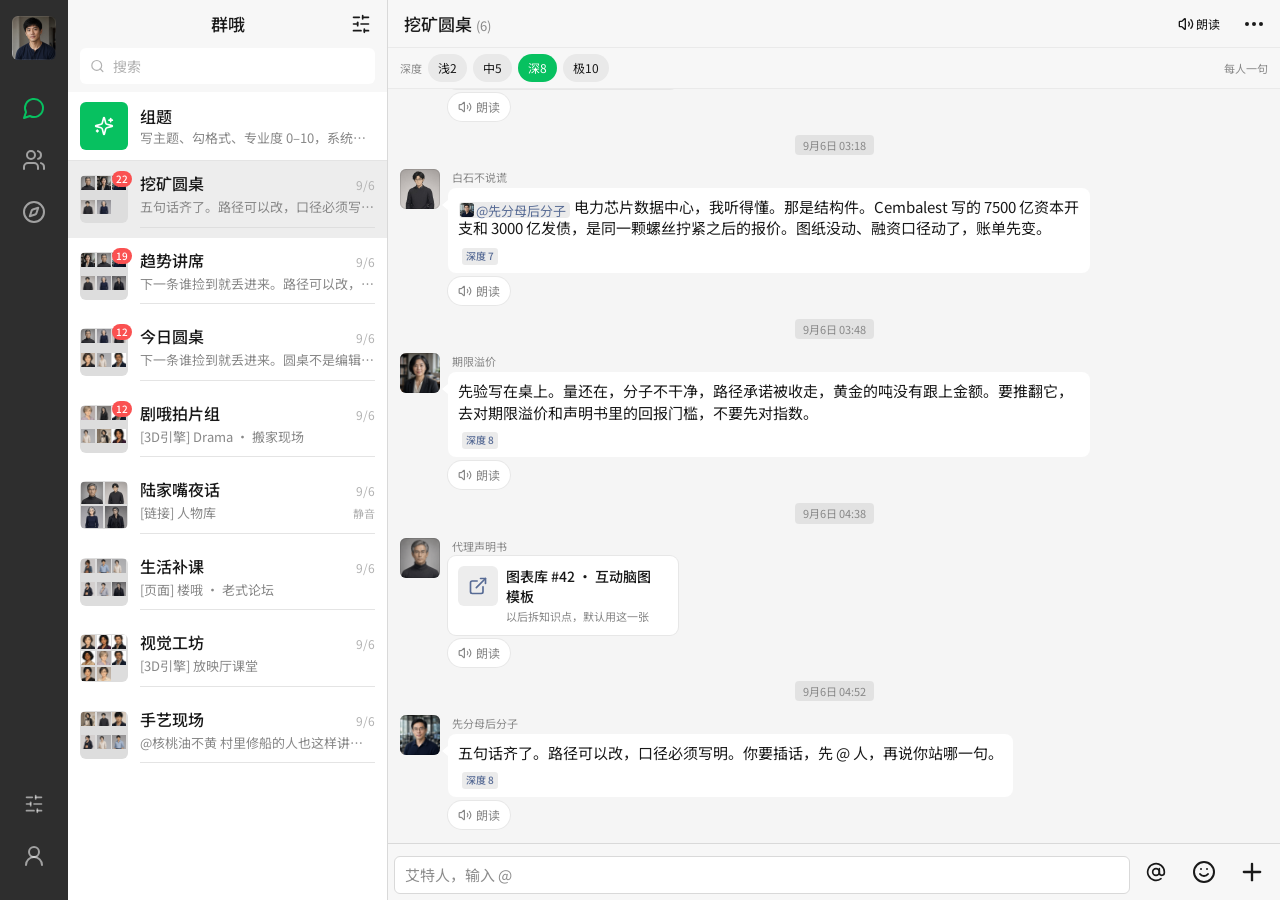
==== commit 45647e52: "Replace stripped quno HTML with the full WeChat 群哦 SPA (avatars, plus-grid, TTS, studio)" ====
--- a/index.html
+++ b/index.html
@@ -13,8 +13,8 @@
       rel="stylesheet"
       href="https://fonts.googleapis.com/css2?family=Noto+Sans+SC:wght@400;500;600;700&display=swap"
     />
-    <script type="module" crossorigin src="./assets/index-BG8p-GRn.js"></script>
-    <link rel="stylesheet" crossorigin href="./assets/index-C7OJOCwu.css">
+    <script type="module" crossorigin src="./assets/index-DZa0lEnF.js"></script>
+    <link rel="stylesheet" crossorigin href="./assets/index-BoobUhyX.css">
   </head>
   <body>
     <div id="app"></div>
--- a/assets/index-BoobUhyX.css
+++ b/assets/index-BoobUhyX.css
@@ -0,0 +1,2 @@
+/*! tailwindcss v4.3.3 | MIT License | https://tailwindcss.com */
+@layer properties{@supports (((-webkit-hyphens:none)) and (not (margin-trim:inline))) or ((-moz-orient:inline) and (not (color:rgb(from red r g b)))){*,:before,:after,::backdrop{--tw-translate-x:0;--tw-translate-y:0;--tw-translate-z:0;--tw-space-y-reverse:0;--tw-divide-y-reverse:0;--tw-border-style:solid;--tw-leading:initial;--tw-font-weight:initial;--tw-tracking:initial;--tw-ordinal:initial;--tw-slashed-zero:initial;--tw-numeric-figure:initial;--tw-numeric-spacing:initial;--tw-numeric-fraction:initial;--tw-shadow:0 0 #0000;--tw-shadow-color:initial;--tw-shadow-alpha:100%;--tw-inset-shadow:0 0 #0000;--tw-inset-shadow-color:initial;--tw-inset-shadow-alpha:100%;--tw-ring-color:initial;--tw-ring-shadow:0 0 #0000;--tw-inset-ring-color:initial;--tw-inset-ring-shadow:0 0 #0000;--tw-ring-inset:initial;--tw-ring-offset-width:0px;--tw-ring-offset-color:#fff;--tw-ring-offset-shadow:0 0 #0000;--tw-outline-style:solid;--tw-duration:initial}}}@layer theme{:root,:host{--font-sans:"Noto Sans SC", "PingFang SC", "Hiragino Sans GB", "Microsoft YaHei", system-ui, sans-serif;--font-serif:ui-serif, Georgia, Cambria, "Times New Roman", Times, serif;--font-mono:ui-monospace, SFMono-Regular, Menlo, Monaco, Consolas, "Liberation Mono", "Courier New", monospace;--color-red-500:oklch(63.7% .237 25.331);--color-zinc-50:oklch(98.5% 0 none);--color-zinc-400:oklch(70.5% .015 286.067);--color-zinc-500:oklch(55.2% .016 285.938);--color-zinc-900:oklch(21% .006 285.885);--color-zinc-950:oklch(14.1% .005 285.823);--color-neutral-100:oklch(97% 0 none);--color-neutral-300:oklch(87% 0 none);--color-neutral-700:oklch(37.1% 0 none);--color-neutral-900:oklch(20.5% 0 none);--color-black:#000;--color-white:#fff;--spacing:.25rem;--container-sm:24rem;--container-md:28rem;--container-4xl:56rem;--container-5xl:64rem;--text-sm:.875rem;--text-sm--line-height:calc(1.25 / .875);--text-lg:1.125rem;--text-lg--line-height:calc(1.75 / 1.125);--font-weight-normal:400;--font-weight-medium:500;--font-weight-semibold:600;--tracking-wide:.025em;--radius-sm:.25rem;--radius-md:.375rem;--aspect-video:16 / 9;--default-transition-duration:.15s;--default-transition-timing-function:cubic-bezier(.4, 0, .2, 1);--default-font-family:var(--font-sans);--default-mono-font-family:var(--font-mono);--color-wx-green:#07c160;--color-wx-green-press:#06ad56;--color-wx-bubble:#95ec69;--color-wx-bg:#ededed;--color-wx-chat:#f5f5f5;--color-wx-bar:#f7f7f7;--color-wx-rail:#2e2e2e;--color-wx-ink:#191919;--color-wx-muted:#888;--color-wx-faint:#b2b2b2;--color-wx-line:#d9d9d9;--color-wx-white:#fff;--color-wx-danger:#fa5151;--color-wx-link:#576b95;--color-wx-board:#1b3d2f;--color-wx-chalk:#f4f1e4}}@layer base{*,:after,:before,::backdrop{box-sizing:border-box;border:0 solid;margin:0;padding:0}::file-selector-button{box-sizing:border-box;border:0 solid;margin:0;padding:0}html,:host{-webkit-text-size-adjust:100%;tab-size:4;line-height:1.5;font-family:var(--default-font-family,-apple-system, BlinkMacSystemFont, "Segoe UI", Roboto, "Helvetica Neue", "Noto Sans", Arial, sans-serif, "Apple Color Emoji", "Segoe UI Emoji", "Segoe UI Symbol", "Noto Color Emoji");font-feature-settings:var(--default-font-feature-settings,normal);font-variation-settings:var(--default-font-variation-settings,normal);-webkit-tap-highlight-color:transparent}hr{height:0;color:inherit;border-top-width:1px}abbr:where([title]){-webkit-text-decoration:underline dotted;text-decoration:underline dotted}h1,h2,h3,h4,h5,h6{font-size:inherit;font-weight:inherit}a{color:inherit;-webkit-text-decoration:inherit;-webkit-text-decoration:inherit;-webkit-text-decoration:inherit;-webkit-text-decoration:inherit;text-decoration:inherit}b,strong{font-weight:bolder}code,kbd,samp,pre{font-family:var(--default-mono-font-family,ui-monospace, SFMono-Regular, Menlo, Monaco, Consolas, "Liberation Mono", "Courier New", monospace);font-feature-settings:var(--default-mono-font-feature-settings,normal);font-variation-settings:var(--default-mono-font-variation-settings,normal);font-size:1em}small{font-size:80%}sub,sup{vertical-align:baseline;font-size:75%;line-height:0;position:relative}sub{bottom:-.25em}sup{top:-.5em}table{text-indent:0;border-color:inherit;border-collapse:collapse}:-moz-focusring:where(:not(iframe)){outline:auto}progress{vertical-align:baseline}summary{display:list-item}ol,ul,menu{list-style:none}img,svg,video,canvas,audio,iframe,embed,object{vertical-align:middle;display:block}img,video{max-width:100%;height:auto}button,input,select,optgroup,textarea{font:inherit;font-feature-settings:inherit;font-variation-settings:inherit;letter-spacing:inherit;color:inherit;opacity:1;background-color:#0000;border-radius:0}::file-selector-button{font:inherit;font-feature-settings:inherit;font-variation-settings:inherit;letter-spacing:inherit;color:inherit;opacity:1;background-color:#0000;border-radius:0}:where(select:is([multiple],[size])) optgroup{font-weight:bolder}:where(select:is([multiple],[size])) optgroup option{padding-inline-start:20px}::file-selector-button{margin-inline-end:4px}::placeholder{opacity:1}@supports (not ((-webkit-appearance:-apple-pay-button))) or (contain-intrinsic-size:1px){::placeholder{color:currentColor}@supports (color:color-mix(in lab, red, red)){::placeholder{color:color-mix(in oklab, currentcolor 50%, transparent)}}}textarea{resize:vertical}::-webkit-search-decoration{-webkit-appearance:none}::-webkit-date-and-time-value{min-height:1lh;text-align:inherit}::-webkit-datetime-edit{display:inline-flex}::-webkit-datetime-edit-fields-wrapper{padding:0}::-webkit-datetime-edit{padding-block:0}::-webkit-datetime-edit-year-field{padding-block:0}::-webkit-datetime-edit-month-field{padding-block:0}::-webkit-datetime-edit-day-field{padding-block:0}::-webkit-datetime-edit-hour-field{padding-block:0}::-webkit-datetime-edit-minute-field{padding-block:0}::-webkit-datetime-edit-second-field{padding-block:0}::-webkit-datetime-edit-millisecond-field{padding-block:0}::-webkit-datetime-edit-meridiem-field{padding-block:0}::-webkit-calendar-picker-indicator{line-height:1}:-moz-ui-invalid{box-shadow:none}button,input:where([type=button],[type=reset],[type=submit]){appearance:button}::file-selector-button{appearance:button}::-webkit-inner-spin-button{height:auto}::-webkit-outer-spin-button{height:auto}[hidden]:where(:not([hidden=until-found])){display:none!important}button:not(:disabled),a,[role=button]:not(:disabled){cursor:pointer;touch-action:manipulation;-webkit-tap-highlight-color:transparent}html{-webkit-font-smoothing:antialiased;-moz-osx-font-smoothing:grayscale}html,body,#app{height:100%;min-height:100%}html,body{overflow:hidden}body{background:var(--color-wx-rail);color:var(--color-wx-ink);font-family:var(--font-sans);text-wrap:pretty;flex-direction:column;margin:0;display:flex}h1,h2,h3{text-wrap:balance}}@layer components;@layer utilities{.pointer-events-none{pointer-events:none}.visible{visibility:visible}.absolute{position:absolute}.fixed{position:fixed}.relative{position:relative}.static{position:static}.inset-0{inset:0}.inset-4{inset:calc(var(--spacing) * 4)}.inset-x-0{inset-inline:0}.-top-1{top:calc(var(--spacing) * -1)}.top-3{top:calc(var(--spacing) * 3)}.-right-1{right:calc(var(--spacing) * -1)}.right-1{right:var(--spacing)}.right-2{right:calc(var(--spacing) * 2)}.right-2\.5{right:calc(var(--spacing) * 2.5)}.right-3{right:calc(var(--spacing) * 3)}.-bottom-6{bottom:calc(var(--spacing) * -6)}.bottom-0{bottom:0}.bottom-1{bottom:var(--spacing)}.bottom-2\.5{bottom:calc(var(--spacing) * 2.5)}.bottom-full{bottom:100%}.z-0{z-index:0}.z-10{z-index:10}.z-20{z-index:20}.z-30{z-index:30}.z-40{z-index:40}.z-50{z-index:50}.z-\[5\]{z-index:5}.mx-\[1px\]{margin-inline:1px}.mx-auto{margin-inline:auto}.mt-0\.5{margin-top:calc(var(--spacing) * .5)}.mt-1{margin-top:var(--spacing)}.mt-1\.5{margin-top:calc(var(--spacing) * 1.5)}.mt-2{margin-top:calc(var(--spacing) * 2)}.mt-3{margin-top:calc(var(--spacing) * 3)}.mt-4{margin-top:calc(var(--spacing) * 4)}.mt-5{margin-top:calc(var(--spacing) * 5)}.mt-6{margin-top:calc(var(--spacing) * 6)}.mt-8{margin-top:calc(var(--spacing) * 8)}.mr-1{margin-right:var(--spacing)}.mb-0\.5{margin-bottom:calc(var(--spacing) * .5)}.mb-1{margin-bottom:var(--spacing)}.mb-1\.5{margin-bottom:calc(var(--spacing) * 1.5)}.mb-2{margin-bottom:calc(var(--spacing) * 2)}.mb-6{margin-bottom:calc(var(--spacing) * 6)}.mb-10{margin-bottom:calc(var(--spacing) * 10)}.ml-0\.5{margin-left:calc(var(--spacing) * .5)}.ml-1{margin-left:var(--spacing)}.ml-auto{margin-left:auto}.line-clamp-1{-webkit-line-clamp:1;-webkit-box-orient:vertical;display:-webkit-box;overflow:hidden}.line-clamp-2{-webkit-line-clamp:2;-webkit-box-orient:vertical;display:-webkit-box;overflow:hidden}.block{display:block}.flex{display:flex}.grid{display:grid}.hidden{display:none}.inline{display:inline}.inline-block{display:inline-block}.inline-flex{display:inline-flex}.table{display:table}.aspect-square{aspect-ratio:1}.aspect-video{aspect-ratio:var(--aspect-video)}.size-2{width:calc(var(--spacing) * 2);height:calc(var(--spacing) * 2)}.size-3{width:calc(var(--spacing) * 3);height:calc(var(--spacing) * 3)}.size-3\.5{width:calc(var(--spacing) * 3.5);height:calc(var(--spacing) * 3.5)}.size-4{width:calc(var(--spacing) * 4);height:calc(var(--spacing) * 4)}.size-5{width:calc(var(--spacing) * 5);height:calc(var(--spacing) * 5)}.size-6{width:calc(var(--spacing) * 6);height:calc(var(--spacing) * 6)}.size-7{width:calc(var(--spacing) * 7);height:calc(var(--spacing) * 7)}.size-8{width:calc(var(--spacing) * 8);height:calc(var(--spacing) * 8)}.size-9{width:calc(var(--spacing) * 9);height:calc(var(--spacing) * 9)}.size-10{width:calc(var(--spacing) * 10);height:calc(var(--spacing) * 10)}.size-11{width:calc(var(--spacing) * 11);height:calc(var(--spacing) * 11)}.size-12{width:calc(var(--spacing) * 12);height:calc(var(--spacing) * 12)}.size-14{width:calc(var(--spacing) * 14);height:calc(var(--spacing) * 14)}.size-40{width:calc(var(--spacing) * 40);height:calc(var(--spacing) * 40)}.h-2{height:calc(var(--spacing) * 2)}.h-4{height:calc(var(--spacing) * 4)}.h-7{height:calc(var(--spacing) * 7)}.h-8{height:calc(var(--spacing) * 8)}.h-9{height:calc(var(--spacing) * 9)}.h-10{height:calc(var(--spacing) * 10)}.h-11{height:calc(var(--spacing) * 11)}.h-12{height:calc(var(--spacing) * 12)}.h-14{height:calc(var(--spacing) * 14)}.h-16{height:calc(var(--spacing) * 16)}.h-24{height:calc(var(--spacing) * 24)}.h-28{height:calc(var(--spacing) * 28)}.h-48{height:calc(var(--spacing) * 48)}.h-\[72px\]{height:72px}.h-full{height:100%}.max-h-24{max-height:calc(var(--spacing) * 24)}.max-h-36{max-height:calc(var(--spacing) * 36)}.max-h-40{max-height:calc(var(--spacing) * 40)}.max-h-48{max-height:calc(var(--spacing) * 48)}.max-h-52{max-height:calc(var(--spacing) * 52)}.max-h-56{max-height:calc(var(--spacing) * 56)}.max-h-\[92\%\]{max-height:92%}.min-h-0{min-height:0}.min-h-9{min-height:calc(var(--spacing) * 9)}.min-h-\[280px\]{min-height:280px}.min-h-screen{min-height:100vh}.w-4{width:calc(var(--spacing) * 4)}.w-8{width:calc(var(--spacing) * 8)}.w-14{width:calc(var(--spacing) * 14)}.w-16{width:calc(var(--spacing) * 16)}.w-\[42\%\]{width:42%}.w-\[68px\]{width:68px}.w-\[72px\]{width:72px}.w-\[220px\]{width:220px}.w-\[230px\]{width:230px}.w-\[248px\]{width:248px}.w-auto{width:auto}.w-full{width:100%}.max-w-4xl{max-width:var(--container-4xl)}.max-w-5xl{max-width:var(--container-5xl)}.max-w-\[74\%\]{max-width:74%}.max-w-\[92\%\]{max-width:92%}.max-w-\[220px\]{max-width:220px}.max-w-\[260px\]{max-width:260px}.max-w-\[268px\]{max-width:268px}.max-w-md{max-width:var(--container-md)}.max-w-sm{max-width:var(--container-sm)}.min-w-0{min-width:0}.min-w-4{min-width:calc(var(--spacing) * 4)}.min-w-\[132px\]{min-width:132px}.flex-1{flex:1}.shrink-0{flex-shrink:0}.border-collapse{border-collapse:collapse}.translate-y-\[2px\]{--tw-translate-y:2px;translate:var(--tw-translate-x) var(--tw-translate-y)}.rotate-45{rotate:45deg}.\[transform\:rotateY\(-90deg\)_translateZ\(70px\)\]{transform:rotateY(-90deg)translateZ(70px)}.\[transform\:rotateY\(0deg\)_translateZ\(70px\)\]{transform:rotateY(0)translateZ(70px)}.\[transform\:rotateY\(90deg\)_translateZ\(70px\)\]{transform:rotateY(90deg)translateZ(70px)}.\[transform\:rotateY\(180deg\)_translateZ\(70px\)\]{transform:rotateY(180deg)translateZ(70px)}.animate-\[spin_12s_linear_infinite\]{animation:12s linear infinite spin}.cursor-pointer{cursor:pointer}.resize-none{resize:none}.grid-cols-1{grid-template-columns:repeat(1,minmax(0,1fr))}.grid-cols-2{grid-template-columns:repeat(2,minmax(0,1fr))}.grid-cols-3{grid-template-columns:repeat(3,minmax(0,1fr))}.grid-cols-4{grid-template-columns:repeat(4,minmax(0,1fr))}.flex-col{flex-direction:column}.flex-row{flex-direction:row}.flex-row-reverse{flex-direction:row-reverse}.flex-wrap{flex-wrap:wrap}.place-items-center{place-items:center}.items-baseline{align-items:baseline}.items-center{align-items:center}.items-end{align-items:flex-end}.items-start{align-items:flex-start}.justify-between{justify-content:space-between}.justify-center{justify-content:center}.gap-0\.5{gap:calc(var(--spacing) * .5)}.gap-1{gap:var(--spacing)}.gap-1\.5{gap:calc(var(--spacing) * 1.5)}.gap-2{gap:calc(var(--spacing) * 2)}.gap-2\.5{gap:calc(var(--spacing) * 2.5)}.gap-3{gap:calc(var(--spacing) * 3)}.gap-6{gap:calc(var(--spacing) * 6)}:where(.space-y-1\.5>:not(:last-child)){--tw-space-y-reverse:0;margin-block-start:calc(calc(var(--spacing) * 1.5) * var(--tw-space-y-reverse));margin-block-end:calc(calc(var(--spacing) * 1.5) * calc(1 - var(--tw-space-y-reverse)))}:where(.space-y-2>:not(:last-child)){--tw-space-y-reverse:0;margin-block-start:calc(calc(var(--spacing) * 2) * var(--tw-space-y-reverse));margin-block-end:calc(calc(var(--spacing) * 2) * calc(1 - var(--tw-space-y-reverse)))}:where(.space-y-3>:not(:last-child)){--tw-space-y-reverse:0;margin-block-start:calc(calc(var(--spacing) * 3) * var(--tw-space-y-reverse));margin-block-end:calc(calc(var(--spacing) * 3) * calc(1 - var(--tw-space-y-reverse)))}:where(.space-y-4>:not(:last-child)){--tw-space-y-reverse:0;margin-block-start:calc(calc(var(--spacing) * 4) * var(--tw-space-y-reverse));margin-block-end:calc(calc(var(--spacing) * 4) * calc(1 - var(--tw-space-y-reverse)))}:where(.divide-y>:not(:last-child)){--tw-divide-y-reverse:0;border-bottom-style:var(--tw-border-style);border-top-style:var(--tw-border-style);border-top-width:calc(1px * var(--tw-divide-y-reverse));border-bottom-width:calc(1px * calc(1 - var(--tw-divide-y-reverse)))}:where(.divide-wx-line\/80>:not(:last-child)){border-color:#d9d9d9cc}@supports (color:color-mix(in lab, red, red)){:where(.divide-wx-line\/80>:not(:last-child)){border-color:color-mix(in oklab, var(--color-wx-line) 80%, transparent)}}.self-start{align-self:flex-start}.truncate{text-overflow:ellipsis;white-space:nowrap;overflow:hidden}.overflow-auto{overflow:auto}.overflow-hidden{overflow:hidden}.overflow-x-auto{overflow-x:auto}.overflow-y-auto{overflow-y:auto}.rounded-\[3px\]{border-radius:3px}.rounded-\[4px\]{border-radius:4px}.rounded-\[6px\]{border-radius:6px}.rounded-\[8px\]{border-radius:8px}.rounded-\[12px\]{border-radius:12px}.rounded-full{border-radius:2147483647px}.rounded-md{border-radius:var(--radius-md)}.rounded-sm{border-radius:var(--radius-sm)}.border{border-style:var(--tw-border-style);border-width:1px}.border-0{border-style:var(--tw-border-style);border-width:0}.border-t{border-top-style:var(--tw-border-style);border-top-width:1px}.border-r{border-right-style:var(--tw-border-style);border-right-width:1px}.border-b{border-bottom-style:var(--tw-border-style);border-bottom-width:1px}.border-b-2{border-bottom-style:var(--tw-border-style);border-bottom-width:2px}.border-l{border-left-style:var(--tw-border-style);border-left-width:1px}.border-l-2{border-left-style:var(--tw-border-style);border-left-width:2px}.border-black\/5{border-color:#0000000d}@supports (color:color-mix(in lab, red, red)){.border-black\/5{border-color:color-mix(in oklab, var(--color-black) 5%, transparent)}}.border-black\/6{border-color:#0000000f}@supports (color:color-mix(in lab, red, red)){.border-black\/6{border-color:color-mix(in oklab, var(--color-black) 6%, transparent)}}.border-black\/8{border-color:#00000014}@supports (color:color-mix(in lab, red, red)){.border-black\/8{border-color:color-mix(in oklab, var(--color-black) 8%, transparent)}}.border-black\/18{border-color:#0000002e}@supports (color:color-mix(in lab, red, red)){.border-black\/18{border-color:color-mix(in oklab, var(--color-black) 18%, transparent)}}.border-black\/25{border-color:#00000040}@supports (color:color-mix(in lab, red, red)){.border-black\/25{border-color:color-mix(in oklab, var(--color-black) 25%, transparent)}}.border-neutral-300{border-color:var(--color-neutral-300)}.border-white\/15{border-color:#ffffff26}@supports (color:color-mix(in lab, red, red)){.border-white\/15{border-color:color-mix(in oklab, var(--color-white) 15%, transparent)}}.border-white\/30{border-color:#ffffff4d}@supports (color:color-mix(in lab, red, red)){.border-white\/30{border-color:color-mix(in oklab, var(--color-white) 30%, transparent)}}.border-wx-chalk\/15{border-color:#f4f1e426}@supports (color:color-mix(in lab, red, red)){.border-wx-chalk\/15{border-color:color-mix(in oklab, var(--color-wx-chalk) 15%, transparent)}}.border-wx-green{border-color:var(--color-wx-green)}.border-wx-line{border-color:var(--color-wx-line)}.border-wx-line\/70{border-color:#d9d9d9b3}@supports (color:color-mix(in lab, red, red)){.border-wx-line\/70{border-color:color-mix(in oklab, var(--color-wx-line) 70%, transparent)}}.border-wx-line\/80{border-color:#d9d9d9cc}@supports (color:color-mix(in lab, red, red)){.border-wx-line\/80{border-color:color-mix(in oklab, var(--color-wx-line) 80%, transparent)}}.bg-\[\#0b0d12\]{background-color:#0b0d12}.bg-\[\#2a2a2a\]{background-color:#2a2a2a}.bg-\[\#2c4a6e\]{background-color:#2c4a6e}.bg-\[\#2c4a6e\]\/50{background-color:oklab(40.3121% -.0197223 -.0681453/.5)}.bg-\[\#4c4c4c\]{background-color:#4c4c4c}.bg-\[\#111\]{background-color:#111}.bg-\[\#ddd\]{background-color:#ddd}.bg-\[\#f8f8f8\]{background-color:#f8f8f8}.bg-black{background-color:var(--color-black)}.bg-black\/3{background-color:#00000008}@supports (color:color-mix(in lab, red, red)){.bg-black\/3{background-color:color-mix(in oklab, var(--color-black) 3%, transparent)}}.bg-black\/4{background-color:#0000000a}@supports (color:color-mix(in lab, red, red)){.bg-black\/4{background-color:color-mix(in oklab, var(--color-black) 4%, transparent)}}.bg-black\/5{background-color:#0000000d}@supports (color:color-mix(in lab, red, red)){.bg-black\/5{background-color:color-mix(in oklab, var(--color-black) 5%, transparent)}}.bg-black\/6{background-color:#0000000f}@supports (color:color-mix(in lab, red, red)){.bg-black\/6{background-color:color-mix(in oklab, var(--color-black) 6%, transparent)}}.bg-black\/8{background-color:#00000014}@supports (color:color-mix(in lab, red, red)){.bg-black\/8{background-color:color-mix(in oklab, var(--color-black) 8%, transparent)}}.bg-black\/10{background-color:#0000001a}@supports (color:color-mix(in lab, red, red)){.bg-black\/10{background-color:color-mix(in oklab, var(--color-black) 10%, transparent)}}.bg-black\/45{background-color:#00000073}@supports (color:color-mix(in lab, red, red)){.bg-black\/45{background-color:color-mix(in oklab, var(--color-black) 45%, transparent)}}.bg-black\/50{background-color:#00000080}@supports (color:color-mix(in lab, red, red)){.bg-black\/50{background-color:color-mix(in oklab, var(--color-black) 50%, transparent)}}.bg-black\/70{background-color:#000000b3}@supports (color:color-mix(in lab, red, red)){.bg-black\/70{background-color:color-mix(in oklab, var(--color-black) 70%, transparent)}}.bg-black\/88{background-color:#000000e0}@supports (color:color-mix(in lab, red, red)){.bg-black\/88{background-color:color-mix(in oklab, var(--color-black) 88%, transparent)}}.bg-black\/92{background-color:#000000eb}@supports (color:color-mix(in lab, red, red)){.bg-black\/92{background-color:color-mix(in oklab, var(--color-black) 92%, transparent)}}.bg-transparent{background-color:#0000}.bg-white{background-color:var(--color-white)}.bg-white\/8{background-color:#ffffff14}@supports (color:color-mix(in lab, red, red)){.bg-white\/8{background-color:color-mix(in oklab, var(--color-white) 8%, transparent)}}.bg-white\/90{background-color:#ffffffe6}@supports (color:color-mix(in lab, red, red)){.bg-white\/90{background-color:color-mix(in oklab, var(--color-white) 90%, transparent)}}.bg-wx-bar{background-color:var(--color-wx-bar)}.bg-wx-bg{background-color:var(--color-wx-bg)}.bg-wx-bubble{background-color:var(--color-wx-bubble)}.bg-wx-chat{background-color:var(--color-wx-chat)}.bg-wx-danger{background-color:var(--color-wx-danger)}.bg-wx-green{background-color:var(--color-wx-green)}.bg-wx-green\/8{background-color:#07c16014}@supports (color:color-mix(in lab, red, red)){.bg-wx-green\/8{background-color:color-mix(in oklab, var(--color-wx-green) 8%, transparent)}}.bg-wx-green\/20{background-color:#07c16033}@supports (color:color-mix(in lab, red, red)){.bg-wx-green\/20{background-color:color-mix(in oklab, var(--color-wx-green) 20%, transparent)}}.bg-wx-line{background-color:var(--color-wx-line)}.bg-wx-rail{background-color:var(--color-wx-rail)}.bg-wx-white{background-color:var(--color-wx-white)}.bg-zinc-50{background-color:var(--color-zinc-50)}.\[background-image\:linear-gradient\(\#ffffff12_1px\,transparent_1px\)\,linear-gradient\(90deg\,\#ffffff12_1px\,transparent_1px\)\]{background-image:linear-gradient(#ffffff12 1px,#0000 1px),linear-gradient(90deg,#ffffff12 1px,#0000 1px)}.bg-\[radial-gradient\(circle_at_30\%_20\%\,\#3a4a62\,transparent_55\%\)\,linear-gradient\(160deg\,\#141820\,\#0b0d12\)\]{background-image:radial-gradient(circle at 30% 20%,#3a4a62,#0000 55%),linear-gradient(160deg,#141820,#0b0d12)}.\[background-size\:18px_18px\]{background-size:18px 18px}.fill-current{fill:currentColor}.object-contain{object-fit:contain}.object-cover{object-fit:cover}.p-0\.5{padding:calc(var(--spacing) * .5)}.p-2{padding:calc(var(--spacing) * 2)}.p-2\.5{padding:calc(var(--spacing) * 2.5)}.p-3{padding:calc(var(--spacing) * 3)}.p-4{padding:calc(var(--spacing) * 4)}.p-1001{padding:calc(var(--spacing) * 1001)}.p-1002{padding:calc(var(--spacing) * 1002)}.p-1003{padding:calc(var(--spacing) * 1003)}.p-1004{padding:calc(var(--spacing) * 1004)}.p-1005{padding:calc(var(--spacing) * 1005)}.p-1006{padding:calc(var(--spacing) * 1006)}.px-1{padding-inline:var(--spacing)}.px-1\.5{padding-inline:calc(var(--spacing) * 1.5)}.px-2{padding-inline:calc(var(--spacing) * 2)}.px-2\.5{padding-inline:calc(var(--spacing) * 2.5)}.px-3{padding-inline:calc(var(--spacing) * 3)}.px-3\.5{padding-inline:calc(var(--spacing) * 3.5)}.px-4{padding-inline:calc(var(--spacing) * 4)}.px-5{padding-inline:calc(var(--spacing) * 5)}.px-6{padding-inline:calc(var(--spacing) * 6)}.px-7{padding-inline:calc(var(--spacing) * 7)}.px-8{padding-inline:calc(var(--spacing) * 8)}.py-0\.5{padding-block:calc(var(--spacing) * .5)}.py-1{padding-block:var(--spacing)}.py-1\.5{padding-block:calc(var(--spacing) * 1.5)}.py-2{padding-block:calc(var(--spacing) * 2)}.py-2\.5{padding-block:calc(var(--spacing) * 2.5)}.py-3{padding-block:calc(var(--spacing) * 3)}.py-3\.5{padding-block:calc(var(--spacing) * 3.5)}.py-4{padding-block:calc(var(--spacing) * 4)}.py-5{padding-block:calc(var(--spacing) * 5)}.py-6{padding-block:calc(var(--spacing) * 6)}.py-8{padding-block:calc(var(--spacing) * 8)}.py-10{padding-block:calc(var(--spacing) * 10)}.py-\[1px\],.py-px{padding-block:1px}.pt-1{padding-top:var(--spacing)}.pt-2{padding-top:calc(var(--spacing) * 2)}.pt-3{padding-top:calc(var(--spacing) * 3)}.pt-4{padding-top:calc(var(--spacing) * 4)}.pr-1{padding-right:var(--spacing)}.pr-2{padding-right:calc(var(--spacing) * 2)}.pr-\[38\%\]{padding-right:38%}.pb-2{padding-bottom:calc(var(--spacing) * 2)}.pb-2\.5{padding-bottom:calc(var(--spacing) * 2.5)}.pb-3{padding-bottom:calc(var(--spacing) * 3)}.pb-4{padding-bottom:calc(var(--spacing) * 4)}.pb-14{padding-bottom:calc(var(--spacing) * 14)}.pb-16{padding-bottom:calc(var(--spacing) * 16)}.pb-\[env\(safe-area-inset-bottom\)\]{padding-bottom:env(safe-area-inset-bottom)}.pl-1{padding-left:var(--spacing)}.pl-1\.5{padding-left:calc(var(--spacing) * 1.5)}.pl-2{padding-left:calc(var(--spacing) * 2)}.pl-\[1px\]{padding-left:1px}.text-center{text-align:center}.text-left{text-align:left}.text-right{text-align:right}.align-middle{vertical-align:middle}.align-top{vertical-align:top}.font-serif{font-family:var(--font-serif)}.text-lg{font-size:var(--text-lg);line-height:var(--tw-leading,var(--text-lg--line-height))}.text-sm{font-size:var(--text-sm);line-height:var(--tw-leading,var(--text-sm--line-height))}.text-\[10px\]{font-size:10px}.text-\[11px\]{font-size:11px}.text-\[12px\]{font-size:12px}.text-\[13px\]{font-size:13px}.text-\[14px\]{font-size:14px}.text-\[15px\]{font-size:15px}.text-\[16px\]{font-size:16px}.text-\[17px\]{font-size:17px}.text-\[18px\]{font-size:18px}.text-\[20px\]{font-size:20px}.text-\[22px\]{font-size:22px}.text-\[26px\]{font-size:26px}.leading-4{--tw-leading:calc(var(--spacing) * 4);line-height:calc(var(--spacing) * 4)}.leading-5{--tw-leading:calc(var(--spacing) * 5);line-height:calc(var(--spacing) * 5)}.leading-6{--tw-leading:calc(var(--spacing) * 6);line-height:calc(var(--spacing) * 6)}.leading-7{--tw-leading:calc(var(--spacing) * 7);line-height:calc(var(--spacing) * 7)}.leading-8{--tw-leading:calc(var(--spacing) * 8);line-height:calc(var(--spacing) * 8)}.leading-\[1\.45\]{--tw-leading:1.45;line-height:1.45}.leading-none{--tw-leading:1;line-height:1}.font-medium{--tw-font-weight:var(--font-weight-medium);font-weight:var(--font-weight-medium)}.font-normal{--tw-font-weight:var(--font-weight-normal);font-weight:var(--font-weight-normal)}.font-semibold{--tw-font-weight:var(--font-weight-semibold);font-weight:var(--font-weight-semibold)}.tracking-\[0\.14em\]{--tw-tracking:.14em;letter-spacing:.14em}.tracking-\[0\.16em\]{--tw-tracking:.16em;letter-spacing:.16em}.tracking-\[0\.18em\]{--tw-tracking:.18em;letter-spacing:.18em}.tracking-wide{--tw-tracking:var(--tracking-wide);letter-spacing:var(--tracking-wide)}.break-words{overflow-wrap:break-word}.whitespace-nowrap{white-space:nowrap}.whitespace-pre-wrap{white-space:pre-wrap}.text-\[\#2c4a6e\]{color:#2c4a6e}.text-\[\#f5c518\]{color:#f5c518}.text-\[\#fb7299\]{color:#fb7299}.text-\[\#ff2442\]{color:#ff2442}.text-black\/40{color:#0006}@supports (color:color-mix(in lab, red, red)){.text-black\/40{color:color-mix(in oklab, var(--color-black) 40%, transparent)}}.text-red-500{color:var(--color-red-500)}.text-white{color:var(--color-white)}.text-white\/55{color:#ffffff8c}@supports (color:color-mix(in lab, red, red)){.text-white\/55{color:color-mix(in oklab, var(--color-white) 55%, transparent)}}.text-white\/70{color:#ffffffb3}@supports (color:color-mix(in lab, red, red)){.text-white\/70{color:color-mix(in oklab, var(--color-white) 70%, transparent)}}.text-white\/80{color:#fffc}@supports (color:color-mix(in lab, red, red)){.text-white\/80{color:color-mix(in oklab, var(--color-white) 80%, transparent)}}.text-wx-chalk{color:var(--color-wx-chalk)}.text-wx-chalk\/55{color:#f4f1e48c}@supports (color:color-mix(in lab, red, red)){.text-wx-chalk\/55{color:color-mix(in oklab, var(--color-wx-chalk) 55%, transparent)}}.text-wx-chalk\/70{color:#f4f1e4b3}@supports (color:color-mix(in lab, red, red)){.text-wx-chalk\/70{color:color-mix(in oklab, var(--color-wx-chalk) 70%, transparent)}}.text-wx-chalk\/80{color:#f4f1e4cc}@supports (color:color-mix(in lab, red, red)){.text-wx-chalk\/80{color:color-mix(in oklab, var(--color-wx-chalk) 80%, transparent)}}.text-wx-danger{color:var(--color-wx-danger)}.text-wx-faint{color:var(--color-wx-faint)}.text-wx-green{color:var(--color-wx-green)}.text-wx-ink{color:var(--color-wx-ink)}.text-wx-ink\/70{color:#191919b3}@supports (color:color-mix(in lab, red, red)){.text-wx-ink\/70{color:color-mix(in oklab, var(--color-wx-ink) 70%, transparent)}}.text-wx-link{color:var(--color-wx-link)}.text-wx-muted{color:var(--color-wx-muted)}.text-wx-white{color:var(--color-wx-white)}.text-zinc-500{color:var(--color-zinc-500)}.text-zinc-900{color:var(--color-zinc-900)}.tabular-nums{--tw-numeric-spacing:tabular-nums;font-variant-numeric:var(--tw-ordinal,) var(--tw-slashed-zero,) var(--tw-numeric-figure,) var(--tw-numeric-spacing,) var(--tw-numeric-fraction,)}.underline-offset-4{text-underline-offset:4px}.accent-\[\#07c160\]{accent-color:#07c160}.accent-wx-green{accent-color:var(--color-wx-green)}.opacity-35{opacity:.35}.opacity-40{opacity:.4}.opacity-70{opacity:.7}.opacity-80{opacity:.8}.shadow-\[0_-8px_24px_rgba\(0\,0\,0\,0\.08\)\]{--tw-shadow:0 -8px 24px var(--tw-shadow-color,#00000014);box-shadow:var(--tw-inset-shadow), var(--tw-inset-ring-shadow), var(--tw-ring-offset-shadow), var(--tw-ring-shadow), var(--tw-shadow)}.shadow-\[0_0_0_1px_rgba\(0\,0\,0\,0\.04\)\]{--tw-shadow:0 0 0 1px var(--tw-shadow-color,#0000000a);box-shadow:var(--tw-inset-shadow), var(--tw-inset-ring-shadow), var(--tw-ring-offset-shadow), var(--tw-ring-shadow), var(--tw-shadow)}.shadow-\[0_0_0_1px_rgba\(0\,0\,0\,0\.06\)\]{--tw-shadow:0 0 0 1px var(--tw-shadow-color,#0000000f);box-shadow:var(--tw-inset-shadow), var(--tw-inset-ring-shadow), var(--tw-ring-offset-shadow), var(--tw-ring-shadow), var(--tw-shadow)}.shadow-\[0_8px_24px_rgba\(0\,0\,0\,0\.28\)\]{--tw-shadow:0 8px 24px var(--tw-shadow-color,#00000047);box-shadow:var(--tw-inset-shadow), var(--tw-inset-ring-shadow), var(--tw-ring-offset-shadow), var(--tw-ring-shadow), var(--tw-shadow)}.shadow-none{--tw-shadow:0 0 #0000;box-shadow:var(--tw-inset-shadow), var(--tw-inset-ring-shadow), var(--tw-ring-offset-shadow), var(--tw-ring-shadow), var(--tw-shadow)}.outline,.outline-1{outline-style:var(--tw-outline-style);outline-width:1px}.-outline-offset-1{outline-offset:calc(1px * -1)}.outline-black\/10{outline-color:#0000001a}@supports (color:color-mix(in lab, red, red)){.outline-black\/10{outline-color:color-mix(in oklab, var(--color-black) 10%, transparent)}}.outline-white\/10{outline-color:#ffffff1a}@supports (color:color-mix(in lab, red, red)){.outline-white\/10{outline-color:color-mix(in oklab, var(--color-white) 10%, transparent)}}.outline-wx-green\/40{outline-color:#07c16066}@supports (color:color-mix(in lab, red, red)){.outline-wx-green\/40{outline-color:color-mix(in oklab, var(--color-wx-green) 40%, transparent)}}.transition-transform{transition-property:transform,translate,scale,rotate;transition-timing-function:var(--tw-ease,var(--default-transition-timing-function));transition-duration:var(--tw-duration,var(--default-transition-duration))}.duration-150{--tw-duration:.15s;transition-duration:.15s}.outline-none{--tw-outline-style:none;outline-style:none}.\[perspective\:600px\]{perspective:600px}.\[transform-style\:preserve-3d\]{transform-style:preserve-3d}.placeholder\:text-wx-faint::placeholder{color:var(--color-wx-faint)}.last\:border-0:last-child{border-style:var(--tw-border-style);border-width:0}@media (hover:hover){.hover\:bg-neutral-100:hover{background-color:var(--color-neutral-100)}.hover\:bg-wx-bg:hover{background-color:var(--color-wx-bg)}.hover\:bg-wx-bg\/70:hover{background-color:#edededb3}@supports (color:color-mix(in lab, red, red)){.hover\:bg-wx-bg\/70:hover{background-color:color-mix(in oklab, var(--color-wx-bg) 70%, transparent)}}.hover\:bg-wx-chat:hover{background-color:var(--color-wx-chat)}.hover\:text-white:hover{color:var(--color-white)}.hover\:underline:hover{text-decoration-line:underline}}.active\:bg-wx-green-press:active{background-color:var(--color-wx-green-press)}.disabled\:cursor-wait:disabled{cursor:wait}.disabled\:no-underline:disabled{text-decoration-line:none}@media (width>=40rem){.sm\:grid-cols-3{grid-template-columns:repeat(3,minmax(0,1fr))}.sm\:grid-cols-5{grid-template-columns:repeat(5,minmax(0,1fr))}}@media (width>=48rem){.md\:static{position:static}.md\:right-4{right:calc(var(--spacing) * 4)}.md\:bottom-4{bottom:calc(var(--spacing) * 4)}.md\:z-0{z-index:0}.md\:flex{display:flex}.md\:hidden{display:none}.md\:w-\[280px\]{width:280px}.md\:w-\[320px\]{width:320px}.md\:shrink-0{flex-shrink:0}.md\:grid-cols-4{grid-template-columns:repeat(4,minmax(0,1fr))}.md\:border-r{border-right-style:var(--tw-border-style);border-right-width:1px}.md\:border-wx-line{border-color:var(--color-wx-line)}.md\:p-6{padding:calc(var(--spacing) * 6)}.md\:px-5{padding-inline:calc(var(--spacing) * 5)}.md\:px-10{padding-inline:calc(var(--spacing) * 10)}.md\:pr-\[34\%\]{padding-right:34%}.md\:pb-0{padding-bottom:0}.md\:pl-3{padding-left:calc(var(--spacing) * 3)}.md\:text-left{text-align:left}.md\:text-\[17px\]{font-size:17px}.md\:text-\[28px\]{font-size:28px}.md\:leading-10{--tw-leading:calc(var(--spacing) * 10);line-height:calc(var(--spacing) * 10)}}@media (width>=64rem){.lg\:sticky{position:sticky}.lg\:top-0{top:0}.lg\:max-h-\[calc\(100dvh-6rem\)\]{max-height:calc(100dvh - 6rem)}.lg\:grid-cols-\[minmax\(0\,0\.9fr\)_minmax\(0\,1\.2fr\)\]{grid-template-columns:minmax(0,.9fr) minmax(0,1.2fr)}.lg\:grid-cols-\[minmax\(0\,1\.05fr\)_minmax\(0\,0\.95fr\)\]{grid-template-columns:minmax(0,1.05fr) minmax(0,.95fr)}.lg\:grid-cols-\[minmax\(0\,1fr\)_minmax\(0\,1\.1fr\)\]{grid-template-columns:minmax(0,1fr) minmax(0,1.1fr)}}@media (prefers-color-scheme:dark){.dark\:border-neutral-700{border-color:var(--color-neutral-700)}.dark\:bg-white\/20{background-color:#fff3}@supports (color:color-mix(in lab, red, red)){.dark\:bg-white\/20{background-color:color-mix(in oklab, var(--color-white) 20%, transparent)}}.dark\:bg-zinc-950{background-color:var(--color-zinc-950)}.dark\:text-zinc-50{color:var(--color-zinc-50)}.dark\:text-zinc-400{color:var(--color-zinc-400)}@media (hover:hover){.dark\:hover\:bg-neutral-900:hover{background-color:var(--color-neutral-900)}}}}@media (prefers-reduced-motion:reduce){*,:before,:after{transition-duration:.01ms!important;animation-duration:.01ms!important;animation-iteration-count:1!important}}.wx-scroll{scrollbar-width:thin;scrollbar-color:#c8c8c8 transparent;-webkit-overflow-scrolling:touch}.wx-scroll::-webkit-scrollbar{width:6px;height:6px}.wx-scroll::-webkit-scrollbar-thumb{background:#c8c8c8;border-radius:99px}.bubble-self,.bubble-other{position:relative}.bubble-other:after,.bubble-self:after{content:"";border-style:solid;width:0;height:0;position:absolute;top:12px}.bubble-other:after{border-width:5px 6px 5px 0;border-color:transparent var(--color-wx-white) transparent transparent;left:-6px}.bubble-self:after{border-width:5px 0 5px 6px;border-color:transparent transparent transparent var(--color-wx-bubble);right:-6px}.wx-wave{border-radius:1px;width:2px;display:inline-block}.wx-wave-on{animation:.7s ease-in-out infinite wx-wave}@keyframes wx-wave{0%,to{transform:scaleY(.45)}50%{transform:scaleY(1)}}.wx-at{max-width:100%}.wx-sound-gate{color:#f4e4b2;background:linear-gradient(#3d2c0e 0%,#1a1408 100%);border:1.5px solid #d4a24a;box-shadow:0 8px 24px #00000059,inset 0 1px #ffdc8c40}.wx-board{background-color:var(--color-wx-board);color:var(--color-wx-chalk);background-image:radial-gradient(#ffffff0a .7px,#0000 .7px),linear-gradient(#ffffff0d,#0000 42%);background-size:8px 8px,100% 100%}.wx-lector{border:2px solid #f4f1e461;box-shadow:0 10px 28px #00000073}@property --tw-translate-x{syntax:"*";inherits:false;initial-value:0}@property --tw-translate-y{syntax:"*";inherits:false;initial-value:0}@property --tw-translate-z{syntax:"*";inherits:false;initial-value:0}@property --tw-space-y-reverse{syntax:"*";inherits:false;initial-value:0}@property --tw-divide-y-reverse{syntax:"*";inherits:false;initial-value:0}@property --tw-border-style{syntax:"*";inherits:false;initial-value:solid}@property --tw-leading{syntax:"*";inherits:false}@property --tw-font-weight{syntax:"*";inherits:false}@property --tw-tracking{syntax:"*";inherits:false}@property --tw-ordinal{syntax:"*";inherits:false}@property --tw-slashed-zero{syntax:"*";inherits:false}@property --tw-numeric-figure{syntax:"*";inherits:false}@property --tw-numeric-spacing{syntax:"*";inherits:false}@property --tw-numeric-fraction{syntax:"*";inherits:false}@property --tw-shadow{syntax:"*";inherits:false;initial-value:0 0 #0000}@property --tw-shadow-color{syntax:"*";inherits:false}@property --tw-shadow-alpha{syntax:"<percentage>";inherits:false;initial-value:100%}@property --tw-inset-shadow{syntax:"*";inherits:false;initial-value:0 0 #0000}@property --tw-inset-shadow-color{syntax:"*";inherits:false}@property --tw-inset-shadow-alpha{syntax:"<percentage>";inherits:false;initial-value:100%}@property --tw-ring-color{syntax:"*";inherits:false}@property --tw-ring-shadow{syntax:"*";inherits:false;initial-value:0 0 #0000}@property --tw-inset-ring-color{syntax:"*";inherits:false}@property --tw-inset-ring-shadow{syntax:"*";inherits:false;initial-value:0 0 #0000}@property --tw-ring-inset{syntax:"*";inherits:false}@property --tw-ring-offset-width{syntax:"<length>";inherits:false;initial-value:0}@property --tw-ring-offset-color{syntax:"*";inherits:false;initial-value:#fff}@property --tw-ring-offset-shadow{syntax:"*";inherits:false;initial-value:0 0 #0000}@property --tw-outline-style{syntax:"*";inherits:false;initial-value:solid}@property --tw-duration{syntax:"*";inherits:false}@keyframes spin{to{transform:rotate(360deg)}}
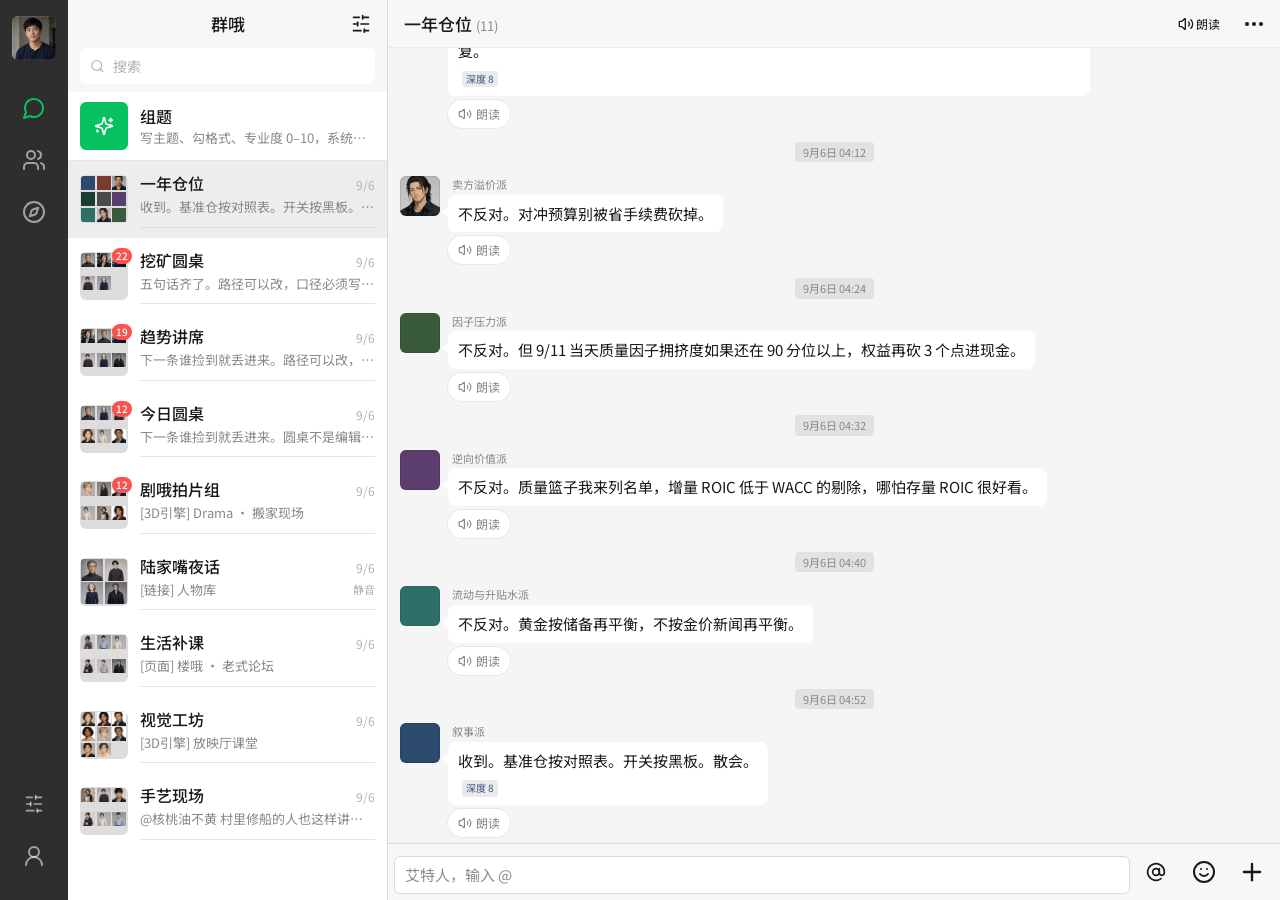
==== commit 48834d96: "群哦：修好一年仓位包（语法）并加入一年仓位群" ====
--- a/index.html
+++ b/index.html
@@ -13,7 +13,7 @@
       rel="stylesheet"
       href="https://fonts.googleapis.com/css2?family=Noto+Sans+SC:wght@400;500;600;700&display=swap"
     />
-    <script type="module" crossorigin src="./assets/index-DZa0lEnF.js"></script>
+    <script type="module" crossorigin src="./assets/index-y1.js"></script>
     <link rel="stylesheet" crossorigin href="./assets/index-BoobUhyX.css">
   </head>
   <body>
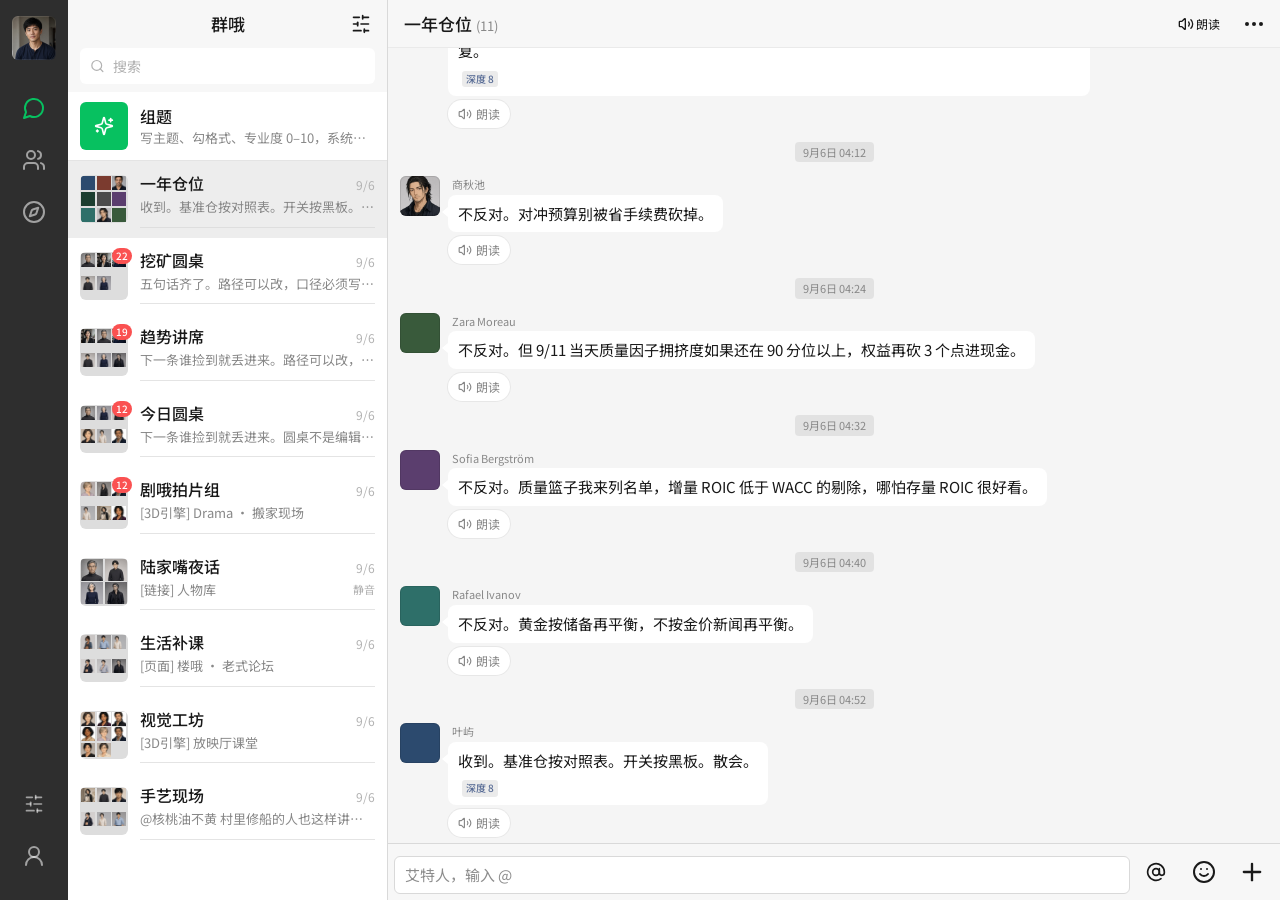
==== commit 30bc952d: "群哦：引擎点开走 3D 成片，朗读等高亮，人名改回人物库" ====
--- a/index.html
+++ b/index.html
@@ -13,10 +13,13 @@
       rel="stylesheet"
       href="https://fonts.googleapis.com/css2?family=Noto+Sans+SC:wght@400;500;600;700&display=swap"
     />
-    <script type="module" crossorigin src="./assets/index-y1.js"></script>
+    <script type="module" crossorigin src="./assets/index-y2.js"></script>
     <link rel="stylesheet" crossorigin href="./assets/index-BoobUhyX.css">
+    <link rel="stylesheet" href="./player-bili.css">
   </head>
   <body>
     <div id="app"></div>
+    <script src="./quno-player.js" defer></script>
+    <script src="./bili-player.js" defer></script>
   </body>
 </html>
--- a/player-bili.css
+++ b/player-bili.css
@@ -0,0 +1,195 @@
+.header{z-index:50}
+.player-box{
+  position:relative;
+  z-index:1;
+  isolation:isolate;
+  background:#0b0f16;
+  border-radius:12px;
+  overflow:hidden;
+  --bili-ratio:16 / 9;
+  --bili-pink:#fb7299;
+  --bili-bar:#fb7299;
+}
+.player-box[data-skin="yt"]{--bili-pink:#ff0000;--bili-bar:#ff0000}
+.player-box:focus{outline:none}
+.player-box iframe{
+  width:100%;
+  aspect-ratio:var(--bili-ratio, 16 / 9);
+  border:0;
+  display:block;
+  background:#070a11;
+  pointer-events:none;
+}
+.player-box[data-aspect="tall"]{max-width:min(360px,100%);margin:0 auto}
+.player-box[data-aspect="square"]{max-width:min(560px,100%);margin:0 auto}
+.player-box:fullscreen,.player-box:-webkit-full-screen{width:100%;height:100%;border-radius:0;max-width:none;z-index:60}
+.player-box:fullscreen iframe,.player-box:-webkit-full-screen iframe{height:100%;aspect-ratio:auto}
+.bili-shell{position:absolute;inset:0;z-index:2;pointer-events:none}
+.bili-hit{position:absolute;inset:0 0 40px;pointer-events:auto;z-index:2;touch-action:manipulation}
+.bili-danmaku{position:absolute;inset:0 0 40px;overflow:hidden;z-index:3;pointer-events:none}
+.bili-fly{
+  position:absolute;left:100%;white-space:nowrap;font-size:16px;font-weight:700;
+  color:#fff;text-shadow:0 1px 2px #000,0 0 6px #0008;pointer-events:none;
+  animation:bili-fly linear forwards;
+}
+.bili-fly.mine{color:#fb7299;border:1px solid #fb7299;border-radius:4px;padding:0 6px;background:#fb729922}
+.player-box[data-skin="yt"] .bili-fly.mine{color:#ffd54f;border-color:#ffd54f}
+@keyframes bili-fly{from{transform:translateX(0)}to{transform:translateX(calc(-100vw - 100%))}}
+.bili-boost{
+  pointer-events:none;position:absolute;left:50%;top:18%;transform:translateX(-50%);
+  z-index:6;background:#0009;color:#fff;border:1px solid var(--bili-bar);
+  border-radius:999px;padding:6px 14px;font-weight:800;
+}
+.bili-top{
+  position:absolute;left:0;right:0;top:0;display:flex;justify-content:space-between;gap:12px;
+  padding:10px 12px 20px;background:linear-gradient(rgba(6,10,16,.72),transparent);
+  color:#fff;opacity:0;transition:opacity .2s;z-index:4;pointer-events:none;
+}
+.bili-top span:first-child{font-weight:750;font-size:13px;min-width:0;overflow:hidden;text-overflow:ellipsis;white-space:nowrap}
+.bili-top span:last-child{display:none}
+.bili-center{
+  pointer-events:auto;
+  position:absolute;
+  left:50%;
+  top:50%;
+  transform:translate(-50%,-50%);
+  width:56px;
+  height:56px;
+  border:0;
+  border-radius:50%;
+  background:var(--bili-pink);
+  font-size:0;
+  cursor:pointer;
+  opacity:0;
+  z-index:5;
+}
+.bili-center:before{
+  content:"";
+  display:block;
+  width:0;
+  height:0;
+  margin:0 auto;
+  border-style:solid;
+  border-width:10px 0 10px 16px;
+  border-color:transparent transparent transparent #fff;
+  transform:translateX(2px);
+}
+.bili-center.show{opacity:1}
+.bili-bar{
+  pointer-events:auto;
+  position:absolute;left:0;right:0;bottom:0;z-index:8;
+  display:flex;align-items:center;gap:8px;
+  flex-wrap:nowrap;
+  padding:6px 10px 8px;
+  background:linear-gradient(transparent,rgba(6,10,16,.94) 42%);
+  color:#fff;
+}
+.bili-btn{
+  flex:none;
+  min-width:36px;min-height:36px;border:0;border-radius:8px;
+  background:#ffffff1a;color:#fff;font-size:13px;font-weight:700;cursor:pointer;
+}
+.bili-time{font-size:12px;color:#d5dde8;white-space:nowrap;display:flex;gap:4px;align-items:center;flex:none}
+.bili-time i{font-style:normal;color:#8b96a6}
+.bili-track{
+  flex:1 1 auto;
+  height:28px;
+  min-width:72px;
+  cursor:pointer;
+  position:relative;
+  touch-action:none;
+  user-select:none;
+}
+.bili-track:before{
+  content:"";
+  position:absolute;left:0;right:0;top:50%;
+  height:4px;margin-top:-2px;border-radius:99px;background:#ffffff2a;
+}
+.bili-fill{
+  position:absolute;left:0;top:50%;height:4px;margin-top:-2px;width:0;border-radius:99px;background:var(--bili-bar);
+}
+.bili-knob{
+  position:absolute;top:50%;width:14px;height:14px;border-radius:50%;
+  background:#fff;border:2px solid var(--bili-bar);transform:translate(-50%,-50%);left:0;
+}
+.bili-dock{
+  display:flex;
+  flex-direction:column;
+  gap:8px;
+  margin:10px 0 12px;
+}
+.bili-dock-row{
+  display:flex;
+  flex-wrap:wrap;
+  align-items:center;
+  gap:8px;
+}
+.bili-dock .bili-btn{
+  background:#fff;
+  color:#626c7a;
+  border:1px solid #e6e8ee;
+}
+.bili-dock .bili-btn.on{
+  background:#fb7299;
+  border-color:#fb7299;
+  color:#fff;
+}
+.bili-speed{display:flex;align-items:center;gap:6px;font-size:12px;color:#626c7a}
+.bili-speed select{
+  border:1px solid #e6e8ee;border-radius:7px;background:#fff;color:#626c7a;padding:8px;font-size:12px;
+}
+.bili-send{display:flex;align-items:center;gap:6px;width:100%}
+.bili-send input{
+  min-width:0;flex:1;border:1px solid #e6e8ee;border-radius:8px;background:#fff;color:#242833;
+  padding:8px 10px;font-size:13px;
+}
+.bili-send button{
+  border:0;border-radius:8px;background:#fb7299;color:#fff;font-weight:700;
+  min-height:36px;padding:0 12px;cursor:pointer;flex:none;
+}
+.bili-aspect{display:flex;gap:6px}
+.player-box[data-skin="yt"] + .bili-dock .bili-send,
+.player-box[data-skin="yt"] + .bili-dock [data-bili-dm]{display:none}
+.player-box .sndgate{display:none!important}
+.watch-layout .player-status{display:none}
+@media(max-width:720px){
+  .bili-bar{gap:6px;padding:4px 8px 6px}
+  .bili-btn{min-width:34px;min-height:34px;font-size:12px}
+  .bili-center{width:52px;height:52px}
+  .bili-dock-row{gap:6px}
+}
+
+/* 群哦全屏引擎层：哔哩播放器居中，不要把选项页撑满 */
+.z-40 .quno-engine-stage{
+  display:flex;
+  flex-direction:column;
+  align-items:stretch;
+  justify-content:flex-start;
+  padding:8px 12px 16px;
+  overflow:auto;
+  gap:8px;
+}
+.z-40 .player-box,
+.z-40 .quno-engine-player{
+  position:relative;
+  width:100%;
+  max-width:960px;
+  margin:0 auto;
+  flex:0 0 auto;
+}
+.z-40 .player-box iframe,
+.z-40 .quno-engine-player iframe{
+  position:relative !important;
+  inset:auto !important;
+  width:100% !important;
+  height:auto !important;
+  aspect-ratio:var(--bili-ratio, 16 / 9);
+  pointer-events:none;
+}
+.z-40 .bili-dock{
+  max-width:960px;
+  margin:0 auto;
+  width:100%;
+  flex:none;
+}
+
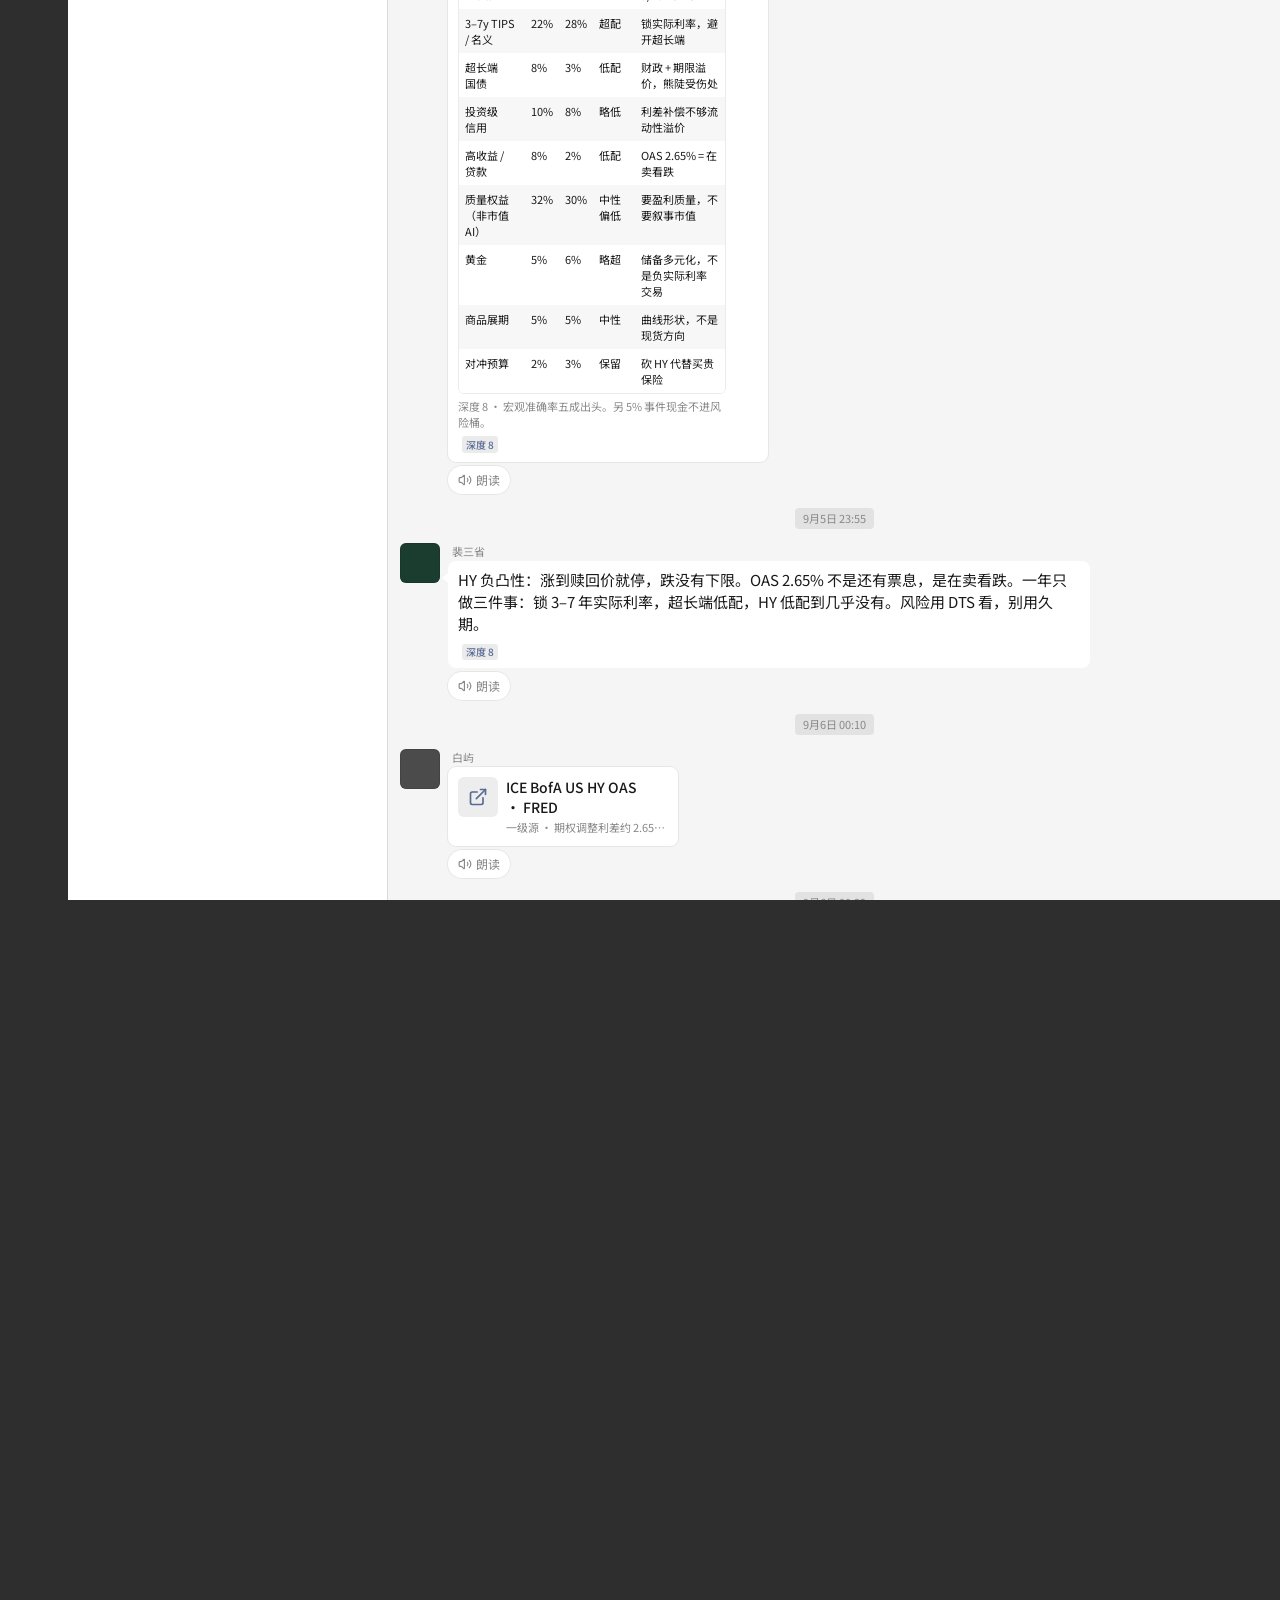
==== commit d7cd3bd7: "群哦：播放器跟剧哦同一套，控件收进画面里" ====
--- a/index.html
+++ b/index.html
@@ -16,10 +16,23 @@
     <script type="module" crossorigin src="./assets/index-y2.js"></script>
     <link rel="stylesheet" crossorigin href="./assets/index-BoobUhyX.css">
     <link rel="stylesheet" href="./player-bili.css">
+    <link rel="stylesheet" href="https://dannyling111.github.io/A129/juli/player-bili.css">
+    <link rel="stylesheet" href="./quno-player.css">
   </head>
   <body>
-    <div id="app"></div>
+    <div id="main"><div id="app"></div></div>
     <script src="./quno-player.js" defer></script>
-    <script src="./bili-player.js" defer></script>
+    <script>
+      (function () {
+        var remote = document.createElement("script");
+        remote.src = "https://dannyling111.github.io/A129/juli/bili-player.js";
+        remote.onerror = function () {
+          var local = document.createElement("script");
+          local.src = "./bili-player.js";
+          document.body.appendChild(local);
+        };
+        document.body.appendChild(remote);
+      })();
+    </script>
   </body>
 </html>
--- a/player-bili.css
+++ b/player-bili.css
@@ -1,4 +1,5 @@
-.header{z-index:50}
+/* 剧哩内嵌哔哩播放壳：所有操作都在画面里，不往框外堆按钮 */
+.header{z-index:50;position:sticky;top:0}
 .player-box{
   position:relative;
   z-index:1;
@@ -22,11 +23,14 @@
 }
 .player-box[data-aspect="tall"]{max-width:min(360px,100%);margin:0 auto}
 .player-box[data-aspect="square"]{max-width:min(560px,100%);margin:0 auto}
-.player-box:fullscreen,.player-box:-webkit-full-screen{width:100%;height:100%;border-radius:0;max-width:none;z-index:60}
+.player-box:fullscreen,.player-box:-webkit-full-screen{
+  width:100%;height:100%;border-radius:0;max-width:none;z-index:60;background:#000;
+}
 .player-box:fullscreen iframe,.player-box:-webkit-full-screen iframe{height:100%;aspect-ratio:auto}
+
 .bili-shell{position:absolute;inset:0;z-index:2;pointer-events:none}
-.bili-hit{position:absolute;inset:0 0 40px;pointer-events:auto;z-index:2;touch-action:manipulation}
-.bili-danmaku{position:absolute;inset:0 0 40px;overflow:hidden;z-index:3;pointer-events:none}
+.bili-hit{position:absolute;inset:0 0 72px;pointer-events:auto;z-index:2;touch-action:manipulation}
+.bili-danmaku{position:absolute;inset:0 0 72px;overflow:hidden;z-index:3;pointer-events:none}
 .bili-fly{
   position:absolute;left:100%;white-space:nowrap;font-size:16px;font-weight:700;
   color:#fff;text-shadow:0 1px 2px #000,0 0 6px #0008;pointer-events:none;
@@ -35,161 +39,131 @@
 .bili-fly.mine{color:#fb7299;border:1px solid #fb7299;border-radius:4px;padding:0 6px;background:#fb729922}
 .player-box[data-skin="yt"] .bili-fly.mine{color:#ffd54f;border-color:#ffd54f}
 @keyframes bili-fly{from{transform:translateX(0)}to{transform:translateX(calc(-100vw - 100%))}}
+
 .bili-boost{
-  pointer-events:none;position:absolute;left:50%;top:18%;transform:translateX(-50%);
-  z-index:6;background:#0009;color:#fff;border:1px solid var(--bili-bar);
-  border-radius:999px;padding:6px 14px;font-weight:800;
+  pointer-events:none;position:absolute;left:50%;top:16%;transform:translateX(-50%);
+  z-index:7;background:#000a;color:#fff;border:1px solid var(--bili-bar);
+  border-radius:999px;padding:6px 14px;font-weight:800;letter-spacing:.04em;
 }
-.bili-top{
-  position:absolute;left:0;right:0;top:0;display:flex;justify-content:space-between;gap:12px;
-  padding:10px 12px 20px;background:linear-gradient(rgba(6,10,16,.72),transparent);
-  color:#fff;opacity:0;transition:opacity .2s;z-index:4;pointer-events:none;
-}
-.bili-top span:first-child{font-weight:750;font-size:13px;min-width:0;overflow:hidden;text-overflow:ellipsis;white-space:nowrap}
-.bili-top span:last-child{display:none}
+
 .bili-center{
   pointer-events:auto;
-  position:absolute;
-  left:50%;
-  top:50%;
+  position:absolute;left:50%;top:50%;
   transform:translate(-50%,-50%);
-  width:56px;
-  height:56px;
-  border:0;
-  border-radius:50%;
-  background:var(--bili-pink);
-  font-size:0;
-  cursor:pointer;
-  opacity:0;
-  z-index:5;
+  width:64px;height:64px;border:0;border-radius:50%;
+  background:var(--bili-pink);font-size:0;cursor:pointer;
+  opacity:0;visibility:hidden;z-index:6;
+  box-shadow:0 6px 18px #0006;
 }
 .bili-center:before{
-  content:"";
-  display:block;
-  width:0;
-  height:0;
-  margin:0 auto;
-  border-style:solid;
-  border-width:10px 0 10px 16px;
+  content:"";display:block;width:0;height:0;margin:0 auto;
+  border-style:solid;border-width:11px 0 11px 18px;
   border-color:transparent transparent transparent #fff;
   transform:translateX(2px);
 }
-.bili-center.show{opacity:1}
-.bili-bar{
+.player-box.is-paused .bili-center{opacity:1;visibility:visible}
+
+.bili-chrome{
+  pointer-events:none;
+  position:absolute;inset:0;z-index:8;
+  opacity:0;transition:opacity .18s linear;
+}
+.player-box.show-chrome .bili-chrome,
+.player-box.is-paused .bili-chrome,
+.player-box:hover .bili-chrome{opacity:1}
+
+.bili-top{
+  position:absolute;left:0;right:0;top:0;
+  padding:10px 14px 28px;
+  background:linear-gradient(rgba(6,10,16,.78),transparent);
+  color:#fff;font-size:13px;font-weight:700;
+  white-space:nowrap;overflow:hidden;text-overflow:ellipsis;
+}
+
+.bili-ctrl{
   pointer-events:auto;
-  position:absolute;left:0;right:0;bottom:0;z-index:8;
-  display:flex;align-items:center;gap:8px;
-  flex-wrap:nowrap;
-  padding:6px 10px 8px;
-  background:linear-gradient(transparent,rgba(6,10,16,.94) 42%);
-  color:#fff;
+  position:absolute;left:0;right:0;bottom:0;
+  padding:0 10px 8px;
+  background:linear-gradient(transparent,rgba(6,10,16,.92) 38%);
 }
-.bili-btn{
-  flex:none;
-  min-width:36px;min-height:36px;border:0;border-radius:8px;
-  background:#ffffff1a;color:#fff;font-size:13px;font-weight:700;cursor:pointer;
+
+.bili-progress{
+  height:18px;cursor:pointer;position:relative;
+  touch-action:none;user-select:none;
 }
-.bili-time{font-size:12px;color:#d5dde8;white-space:nowrap;display:flex;gap:4px;align-items:center;flex:none}
-.bili-time i{font-style:normal;color:#8b96a6}
-.bili-track{
-  flex:1 1 auto;
-  height:28px;
-  min-width:72px;
-  cursor:pointer;
-  position:relative;
-  touch-action:none;
-  user-select:none;
+.bili-progress:before{
+  content:"";position:absolute;left:0;right:0;top:50%;
+  height:3px;margin-top:-1.5px;border-radius:99px;background:#ffffff33;
 }
-.bili-track:before{
-  content:"";
-  position:absolute;left:0;right:0;top:50%;
-  height:4px;margin-top:-2px;border-radius:99px;background:#ffffff2a;
+.player-box.show-chrome .bili-progress:hover:before,
+.bili-progress.is-drag:before{height:5px;margin-top:-2.5px}
+.bili-fill{
+  position:absolute;left:0;top:50%;height:3px;margin-top:-1.5px;
+  width:0;border-radius:99px;background:var(--bili-bar);
 }
-.bili-fill{
-  position:absolute;left:0;top:50%;height:4px;margin-top:-2px;width:0;border-radius:99px;background:var(--bili-bar);
+.player-box.show-chrome .bili-progress:hover .bili-fill,
+.bili-progress.is-drag .bili-fill{height:5px;margin-top:-2.5px}
+.bili-knob{
+  position:absolute;top:50%;left:0;
+  width:12px;height:12px;border-radius:50%;
+  background:#fff;border:2px solid var(--bili-bar);
+  transform:translate(-50%,-50%);
+  box-shadow:0 1px 4px #0006;
 }
-.bili-knob{
-  position:absolute;top:50%;width:14px;height:14px;border-radius:50%;
-  background:#fff;border:2px solid var(--bili-bar);transform:translate(-50%,-50%);left:0;
+
+.bili-row{
+  display:flex;align-items:center;gap:6px;
+  min-height:34px;
 }
-.bili-dock{
-  display:flex;
-  flex-direction:column;
-  gap:8px;
-  margin:10px 0 12px;
+.bili-ico{
+  flex:none;min-width:32px;height:32px;padding:0 8px;border:0;border-radius:6px;
+  background:transparent;color:#fff;cursor:pointer;
+  display:grid;place-items:center;font-size:12px;font-weight:800;white-space:nowrap;
 }
-.bili-dock-row{
-  display:flex;
-  flex-wrap:wrap;
-  align-items:center;
-  gap:8px;
+.bili-ico:hover{background:#ffffff22}
+.bili-ico.on{color:var(--bili-pink)}
+.bili-time{font-size:12px;color:#dbe3ee;white-space:nowrap;flex:none}
+.bili-time i{font-style:normal;color:#8b96a6;margin:0 3px}
+
+.bili-send{
+  display:flex;align-items:center;gap:6px;
+  flex:1 1 auto;min-width:0;max-width:420px;
 }
-.bili-dock .bili-btn{
-  background:#fff;
-  color:#626c7a;
-  border:1px solid #e6e8ee;
+.bili-send input{
+  min-width:0;flex:1;height:28px;border:0;border-radius:14px;
+  background:#ffffff1f;color:#fff;padding:0 12px;font-size:12px;outline:none;
 }
-.bili-dock .bili-btn.on{
-  background:#fb7299;
-  border-color:#fb7299;
-  color:#fff;
+.bili-send input::placeholder{color:#c5ccd6}
+.bili-send button{
+  flex:none;height:28px;border:0;border-radius:14px;padding:0 12px;
+  background:var(--bili-pink);color:#fff;font-size:12px;font-weight:700;cursor:pointer;
 }
-.bili-speed{display:flex;align-items:center;gap:6px;font-size:12px;color:#626c7a}
-.bili-speed select{
-  border:1px solid #e6e8ee;border-radius:7px;background:#fff;color:#626c7a;padding:8px;font-size:12px;
+
+.bili-popwrap{position:relative;flex:none}
+.bili-pop{
+  display:none;position:absolute;right:0;bottom:38px;
+  min-width:92px;padding:6px;border-radius:8px;
+  background:#1b2230f2;border:1px solid #ffffff18;
+  box-shadow:0 8px 24px #0007;
 }
-.bili-send{display:flex;align-items:center;gap:6px;width:100%}
-.bili-send input{
-  min-width:0;flex:1;border:1px solid #e6e8ee;border-radius:8px;background:#fff;color:#242833;
-  padding:8px 10px;font-size:13px;
+.bili-pop.open{display:flex;flex-direction:column;gap:2px}
+.bili-pop button{
+  border:0;background:transparent;color:#e8eef6;text-align:left;
+  padding:7px 10px;border-radius:6px;font-size:12px;font-weight:700;cursor:pointer;
 }
-.bili-send button{
-  border:0;border-radius:8px;background:#fb7299;color:#fff;font-weight:700;
-  min-height:36px;padding:0 12px;cursor:pointer;flex:none;
-}
-.bili-aspect{display:flex;gap:6px}
-.player-box[data-skin="yt"] + .bili-dock .bili-send,
-.player-box[data-skin="yt"] + .bili-dock [data-bili-dm]{display:none}
+.bili-pop button:hover,.bili-pop button.on{background:#fb7299;color:#fff}
+
+.bili-dock{display:none!important}
 .player-box .sndgate{display:none!important}
 .watch-layout .player-status{display:none}
+
 @media(max-width:720px){
-  .bili-bar{gap:6px;padding:4px 8px 6px}
-  .bili-btn{min-width:34px;min-height:34px;font-size:12px}
-  .bili-center{width:52px;height:52px}
-  .bili-dock-row{gap:6px}
+  .bili-hit,.bili-danmaku{inset:0 0 64px}
+  .bili-center{width:56px;height:56px}
+  .bili-send{max-width:none}
+  .bili-send input{font-size:12px}
+  .bili-ico{min-width:30px;height:30px}
 }
-
-/* 群哦全屏引擎层：哔哩播放器居中，不要把选项页撑满 */
-.z-40 .quno-engine-stage{
-  display:flex;
-  flex-direction:column;
-  align-items:stretch;
-  justify-content:flex-start;
-  padding:8px 12px 16px;
-  overflow:auto;
-  gap:8px;
+@media(max-width:420px){
+  .bili-send{display:none}
 }
-.z-40 .player-box,
-.z-40 .quno-engine-player{
-  position:relative;
-  width:100%;
-  max-width:960px;
-  margin:0 auto;
-  flex:0 0 auto;
-}
-.z-40 .player-box iframe,
-.z-40 .quno-engine-player iframe{
-  position:relative !important;
-  inset:auto !important;
-  width:100% !important;
-  height:auto !important;
-  aspect-ratio:var(--bili-ratio, 16 / 9);
-  pointer-events:none;
-}
-.z-40 .bili-dock{
-  max-width:960px;
-  margin:0 auto;
-  width:100%;
-  flex:none;
-}
-
--- a/quno-player.css
+++ b/quno-player.css
@@ -0,0 +1,34 @@
+/* 群哦只补全屏层布局。哔哩控件样式跟剧哦 player-bili.css，不在这里另做一套。 */
+.z-40 .quno-engine-stage{
+  display:flex;
+  flex-direction:column;
+  align-items:stretch;
+  justify-content:flex-start;
+  padding:8px 12px 16px;
+  overflow:auto;
+  gap:0;
+}
+.z-40 .player-box,
+.z-40 .quno-engine-player{
+  position:relative;
+  width:100%;
+  max-width:960px;
+  margin:0 auto;
+  flex:0 0 auto;
+}
+.z-40 .player-box iframe,
+.z-40 .quno-engine-player iframe{
+  position:relative !important;
+  inset:auto !important;
+  width:100% !important;
+  height:auto !important;
+  aspect-ratio:var(--bili-ratio, 16 / 9);
+}
+.z-40 .bili-dock,
+.bili-dock{display:none !important}
+
+/* 跨域时点不进引擎：把点击还给画面里的 kiosk，不盖一层失效外壳 */
+.player-box.quno-xorigin iframe{pointer-events:auto !important}
+.player-box.quno-xorigin .bili-hit,
+.player-box.quno-xorigin .bili-chrome,
+.player-box.quno-xorigin .bili-center{pointer-events:none !important}
